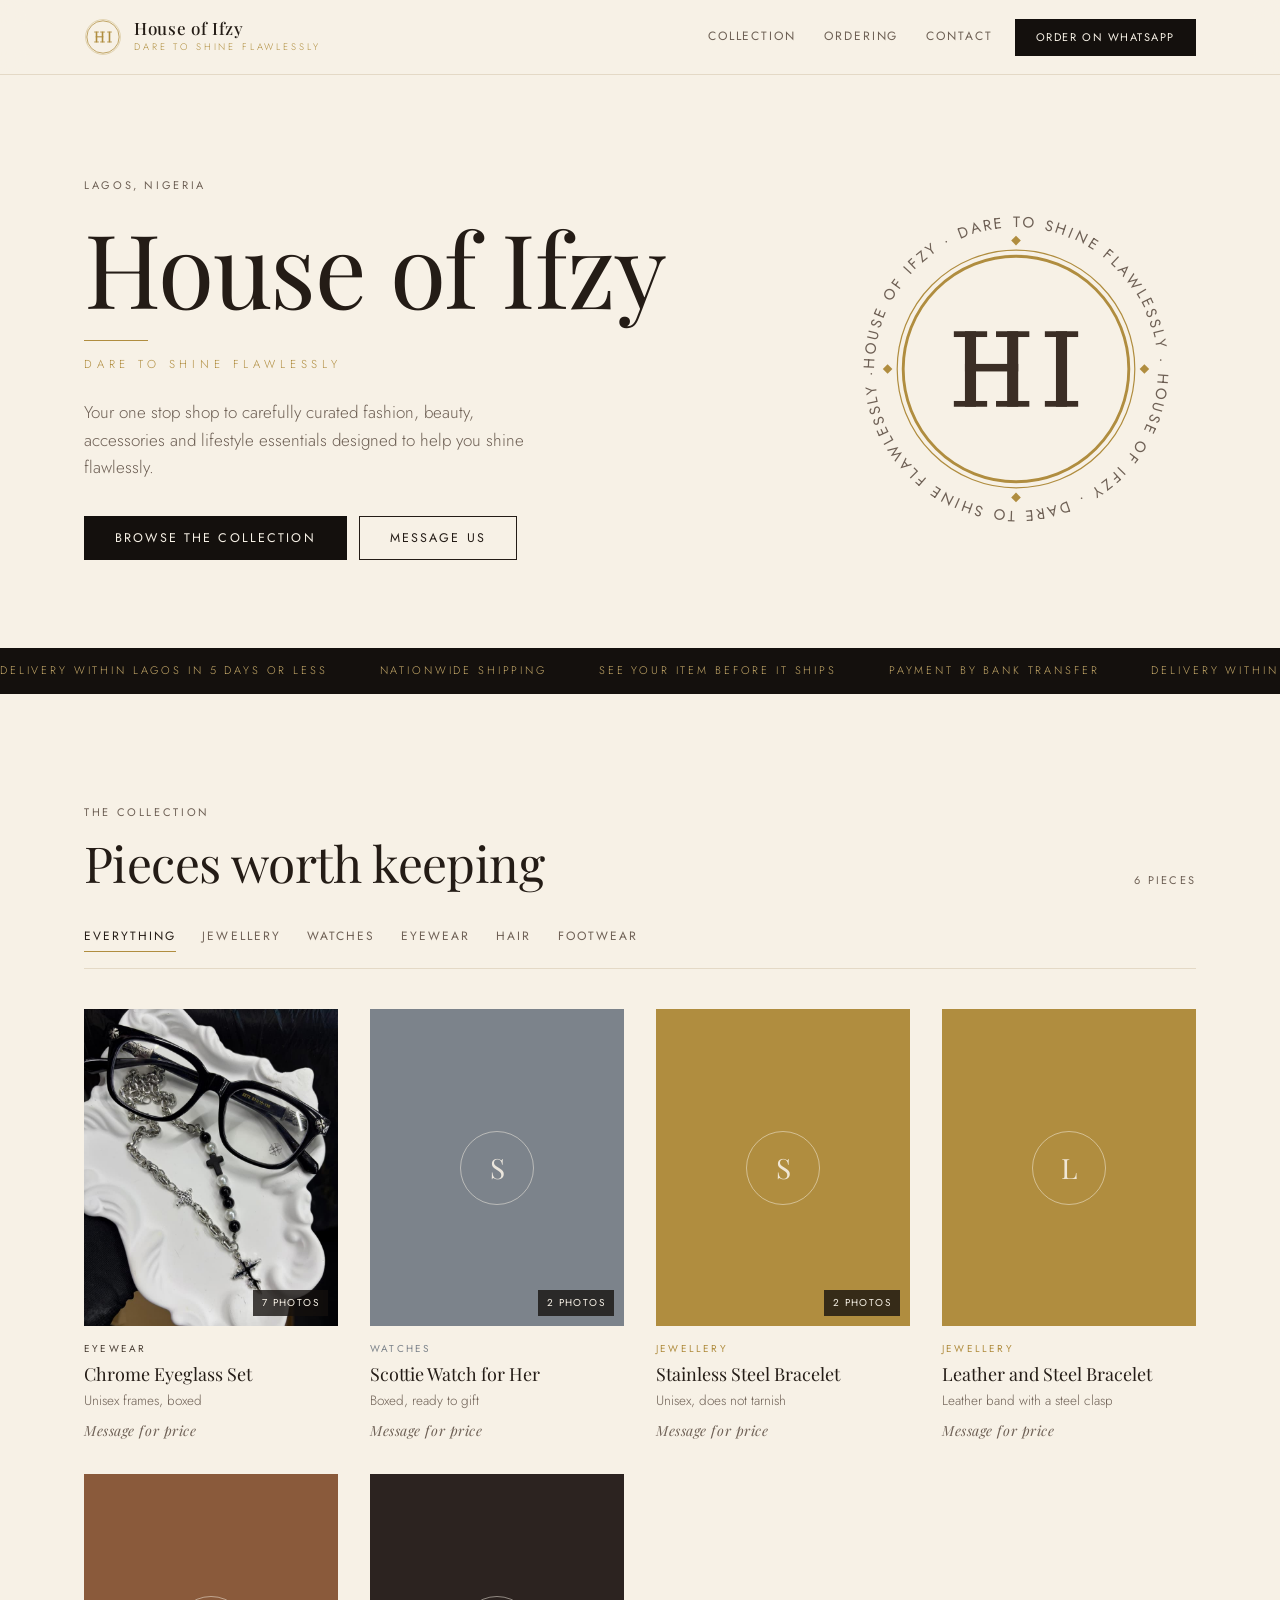
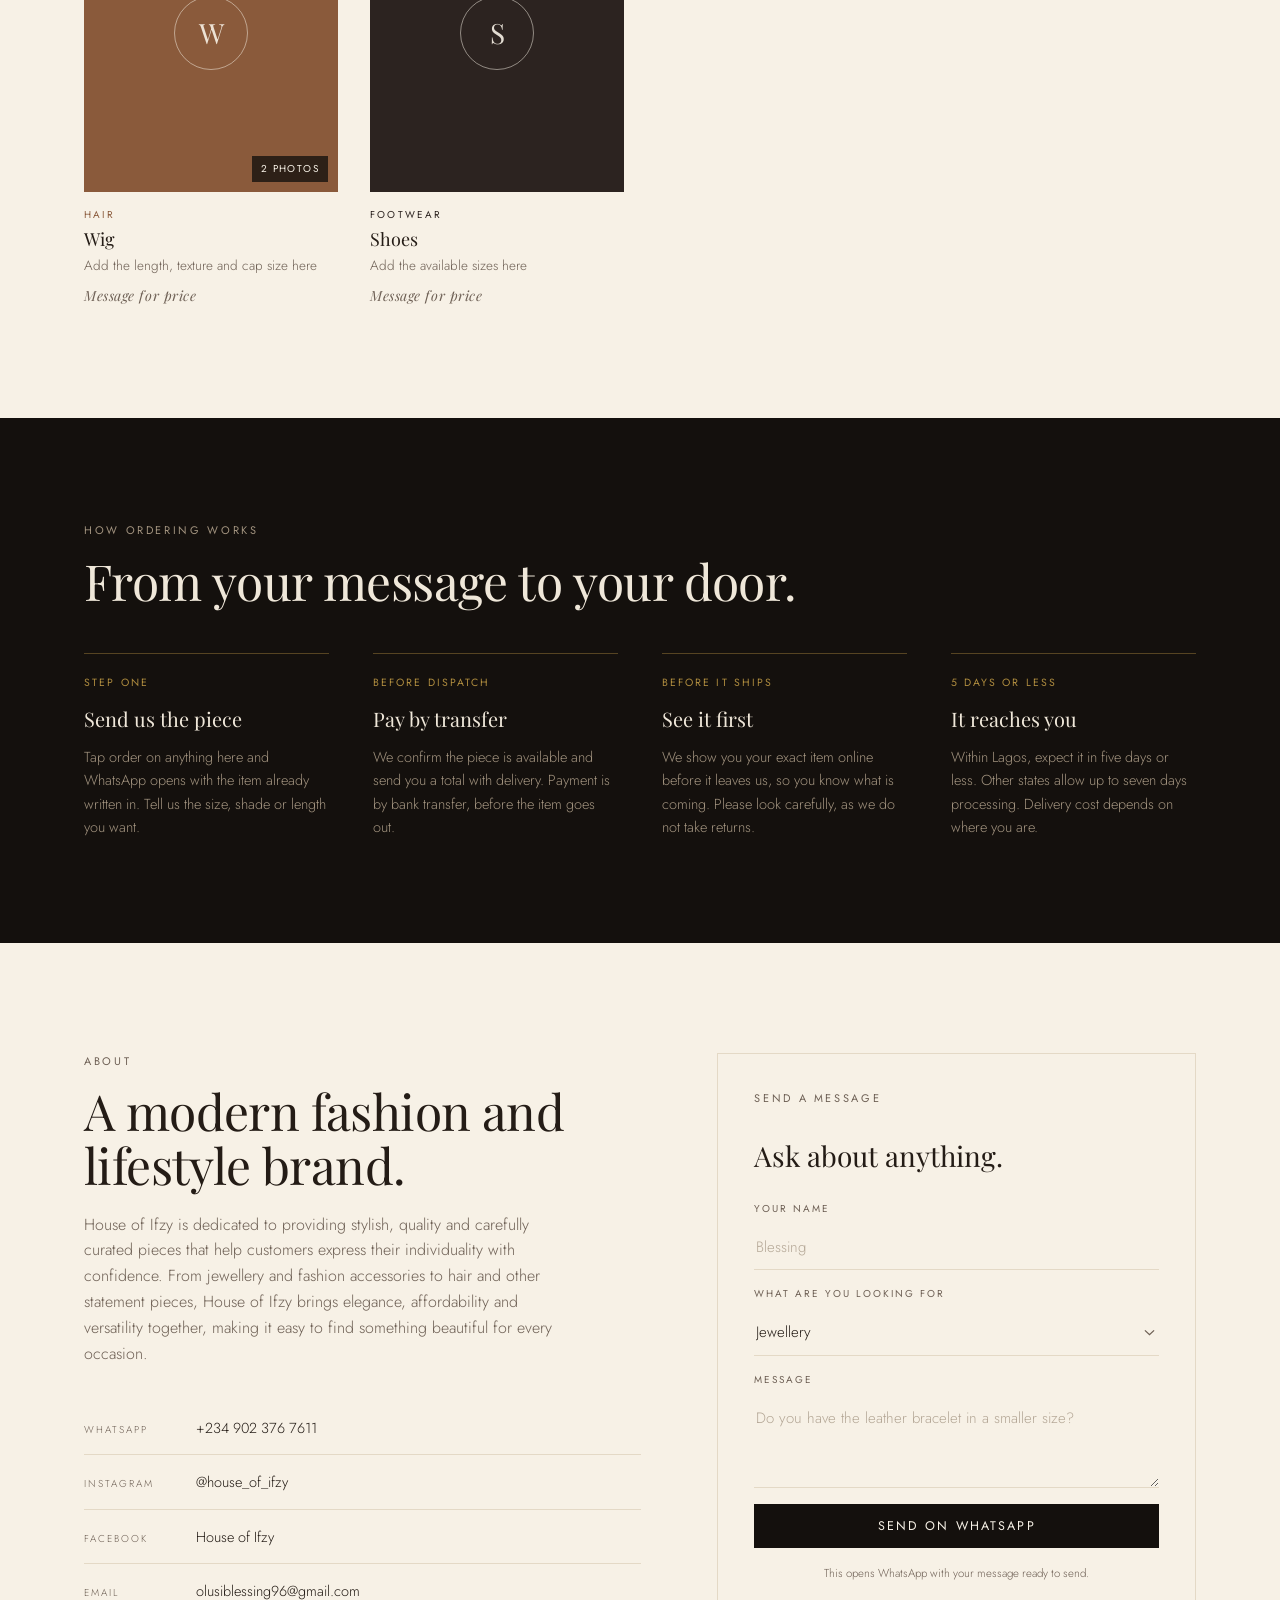
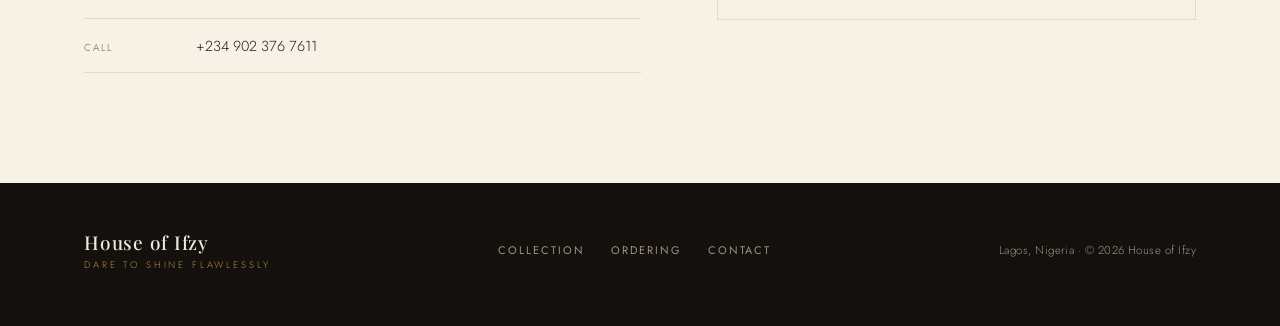
==== house-of-ifzy/index.html @ 9d04c9d0 "attahced imaes in the js files" ====
<!DOCTYPE html>
<html lang="en">
<head>
<meta charset="utf-8">
<meta name="viewport" content="width=device-width, initial-scale=1">
<title>House of Ifzy | Dare to shine flawlessly</title>
<meta name="description" content="Carefully curated fashion, beauty, accessories and lifestyle essentials. Jewellery, watches, eyewear, hair and footwear, delivered from Lagos nationwide.">

<meta property="og:title" content="House of Ifzy">
<meta property="og:description" content="Dare to shine flawlessly. Curated jewellery, watches, eyewear, hair and footwear, from Lagos.">
<meta property="og:type" content="website">

<link rel="icon" href="logo.svg" type="image/svg+xml">

<link rel="preconnect" href="https://fonts.googleapis.com">
<link rel="preconnect" href="https://fonts.gstatic.com" crossorigin>
<link href="https://fonts.googleapis.com/css2?family=Playfair+Display:ital,wght@0,400;0,500;0,600;1,400&family=Jost:wght@300;400;500&display=swap" rel="stylesheet">

<link rel="stylesheet" href="styles.css">
</head>

<body>

<a class="skip" href="#collection">Skip to the collection</a>

<!-- ============================================================ header -->
<header class="masthead">
  <div class="shell masthead-in">

    <a class="brand" href="#top" aria-label="House of Ifzy, home">
      <svg class="brand-seal" viewBox="0 0 120 120" aria-hidden="true" focusable="false">
        <circle cx="60" cy="60" r="55" fill="none" stroke="currentColor" stroke-width="1"/>
        <circle cx="60" cy="60" r="51" fill="none" stroke="currentColor" stroke-width="2.4"/>
        <g fill="currentColor">
          <rect x="37" y="43" width="5" height="34"/>
          <rect x="56" y="43" width="5" height="34"/>
          <rect x="37" y="57.7" width="24" height="3.4"/>
          <rect x="32" y="43" width="15" height="2.6"/>
          <rect x="32" y="74.4" width="15" height="2.6"/>
          <rect x="51" y="43" width="15" height="2.6"/>
          <rect x="51" y="74.4" width="15" height="2.6"/>
          <rect x="78" y="43" width="5" height="34"/>
          <rect x="73" y="43" width="15" height="2.6"/>
          <rect x="73" y="74.4" width="15" height="2.6"/>
        </g>
      </svg>
      <span class="brand-words">
        <span class="brand-name">House of Ifzy</span>
        <span class="brand-line">Dare to shine flawlessly</span>
      </span>
    </a>

    <nav class="masthead-nav" aria-label="Sections">
      <a href="#collection">Collection</a>
      <a href="#ordering">Ordering</a>
      <a href="#contact">Contact</a>
    </nav>

    <a class="btn btn-fill btn-sm" data-wa="Hello House of Ifzy, I would like to place an order.">Order on WhatsApp</a>

  </div>
</header>

<main id="top">

  <!-- ============================================================ hero -->
  <section class="hero">
    <div class="shell hero-in">

      <div class="hero-type">
        <p class="eyebrow reveal">Lagos, Nigeria</p>

        <h1 class="lockup reveal">
          <span class="lockup-name">House of Ifzy</span>
          <span class="lockup-rule" aria-hidden="true"></span>
          <span class="lockup-line">Dare to shine flawlessly</span>
        </h1>

        <p class="hero-copy reveal">
          Your one stop shop to carefully curated fashion, beauty, accessories and
          lifestyle essentials designed to help you shine flawlessly.
        </p>

        <div class="hero-acts reveal">
          <a class="btn btn-fill" href="#collection">Browse the collection</a>
          <a class="btn btn-line" data-wa="Hello House of Ifzy, I have a question.">Message us</a>
        </div>
      </div>

      <!-- the hallmark: the stamp you find inside a ring band or on a watch caseback -->
      <div class="hallmark" aria-hidden="true">
        <svg viewBox="0 0 300 300" class="hallmark-svg">
          <defs>
            <path id="hallmark-ring"
                  d="M 150,150 m -118,0 a 118,118 0 1,1 236,0 a 118,118 0 1,1 -236,0"/>
          </defs>

          <g class="hallmark-spin">
            <text class="hallmark-text" textLength="741" lengthAdjust="spacing">
              <textPath href="#hallmark-ring" startOffset="0">
                HOUSE OF IFZY &#183; DARE TO SHINE FLAWLESSLY &#183; HOUSE OF IFZY &#183; DARE TO SHINE FLAWLESSLY &#183;
              </textPath>
            </text>
          </g>

          <circle cx="150" cy="150" r="99" class="hallmark-ring-thin"/>
          <circle cx="150" cy="150" r="94" class="hallmark-ring-thick"/>

          <g class="hallmark-tick">
            <path d="M150 39 L154 43 L150 47 L146 43 Z"/>
            <path d="M261 150 L257 154 L253 150 L257 146 Z"/>
            <path d="M150 261 L146 257 L150 253 L154 257 Z"/>
            <path d="M39 150 L43 146 L47 150 L43 154 Z"/>
          </g>

          <g class="hallmark-mono" transform="translate(150,150) scale(1.85) translate(-60,-60)">
            <rect x="37" y="43" width="5" height="34"/>
            <rect x="56" y="43" width="5" height="34"/>
            <rect x="37" y="57.7" width="24" height="3.4"/>
            <rect x="32" y="43" width="15" height="2.6"/>
            <rect x="32" y="74.4" width="15" height="2.6"/>
            <rect x="51" y="43" width="15" height="2.6"/>
            <rect x="51" y="74.4" width="15" height="2.6"/>
            <rect x="78" y="43" width="5" height="34"/>
            <rect x="73" y="43" width="15" height="2.6"/>
            <rect x="73" y="74.4" width="15" height="2.6"/>
          </g>
        </svg>
      </div>

    </div>
  </section>

  <!-- ============================================================ strip -->
  <div class="strip">
    <div class="strip-track" id="strip" aria-hidden="true"></div>
  </div>

  <!-- ======================================================= collection -->
  <section class="collection" id="collection">
    <div class="shell">

      <div class="section-head">
        <div>
          <p class="eyebrow">The collection</p>
          <h2>Pieces worth keeping</h2>
        </div>
        <p class="tally" id="tally"></p>
      </div>

      <div class="filters" role="group" aria-label="Filter the collection" id="filters"></div>

      <div class="rack" id="rack">
        <div class="ghost"></div><div class="ghost"></div>
        <div class="ghost"></div><div class="ghost"></div>
      </div>

    </div>
  </section>

  <!-- ========================================================= ordering -->
  <section class="ordering" id="ordering">
    <div class="shell">
      <p class="eyebrow">How ordering works</p>
      <h2>From your message to your door.</h2>

      <ol class="steps">
        <li class="step">
          <span class="step-when">Step one</span>
          <h3>Send us the piece</h3>
          <p>Tap order on anything here and WhatsApp opens with the item already written in. Tell us the size, shade or length you want.</p>
        </li>
        <li class="step">
          <span class="step-when">Before dispatch</span>
          <h3>Pay by transfer</h3>
          <p>We confirm the piece is available and send you a total with delivery. Payment is by bank transfer, before the item goes out.</p>
        </li>
        <li class="step">
          <span class="step-when">Before it ships</span>
          <h3>See it first</h3>
          <p>We show you your exact item online before it leaves us, so you know what is coming. Please look carefully, as we do not take returns.</p>
        </li>
        <li class="step">
          <span class="step-when">5 days or less</span>
          <h3>It reaches you</h3>
          <p>Within Lagos, expect it in five days or less. Other states allow up to seven days processing. Delivery cost depends on where you are.</p>
        </li>
      </ol>
    </div>
  </section>

  <!-- ========================================================== contact -->
  <section class="contact" id="contact">
    <div class="shell contact-in">

      <div class="about">
        <p class="eyebrow">About</p>
        <h2>A modern fashion and lifestyle brand.</h2>
        <p class="about-copy">
          House of Ifzy is dedicated to providing stylish, quality and carefully curated
          pieces that help customers express their individuality with confidence. From
          jewellery and fashion accessories to hair and other statement pieces, House of
          Ifzy brings elegance, affordability and versatility together, making it easy to
          find something beautiful for every occasion.
        </p>

        <nav class="reach" aria-label="Contact details">
          <a data-reach="wa"><span class="reach-k">WhatsApp</span><span data-phone></span></a>
          <a data-reach="ig"><span class="reach-k">Instagram</span><span data-ig></span></a>
          <a data-reach="fb"><span class="reach-k">Facebook</span><span data-fb></span></a>
          <a data-reach="mail"><span class="reach-k">Email</span><span data-mail></span></a>
          <a data-reach="tel"><span class="reach-k">Call</span><span data-phone></span></a>
        </nav>
      </div>

      <form class="enquiry" id="enquiry" novalidate>
        <p class="eyebrow">Send a message</p>
        <h3>Ask about anything.</h3>

        <div class="field">
          <label for="f-name">Your name</label>
          <input id="f-name" type="text" autocomplete="name" placeholder="Blessing" required>
        </div>

        <div class="field">
          <label for="f-cat">What are you looking for</label>
          <select id="f-cat"></select>
        </div>

        <div class="field">
          <label for="f-msg">Message</label>
          <textarea id="f-msg" placeholder="Do you have the leather bracelet in a smaller size?" required></textarea>
        </div>

        <p class="form-error" id="f-error" hidden></p>
        <button class="btn btn-fill btn-block" type="submit">Send on WhatsApp</button>
        <p class="form-note">This opens WhatsApp with your message ready to send.</p>
      </form>

    </div>
  </section>

</main>

<!-- ============================================================ footer -->
<footer class="footer">
  <div class="shell footer-in">
    <div class="footer-brand">
      <span class="brand-name">House of Ifzy</span>
      <span class="brand-line">Dare to shine flawlessly</span>
    </div>

    <nav class="footer-nav" aria-label="Sections">
      <a href="#collection">Collection</a>
      <a href="#ordering">Ordering</a>
      <a href="#contact">Contact</a>
    </nav>

    <p class="footer-fine">
      Lagos, Nigeria <span aria-hidden="true">&#183;</span> &copy; <span id="year"></span> House of Ifzy
    </p>
  </div>
</footer>

<!-- ========================================================== lightbox -->
<dialog class="viewer" id="viewer" aria-label="Product details"></dialog>

<script src="app.js" type="module"></script>
</body>
</html>
---- house-of-ifzy/styles.css ----
/* ============================================================
   HOUSE OF IFZY
   Palette is drawn from the goods themselves: cream and sand for
   the surfaces, cocoa and noir for depth, gold for the hallmark.
   Each category carries the tone of its own material.
   ============================================================ */

:root {
  /* surfaces */
  --noir: #14100d;
  --cocoa: #3b2e25;
  --cream: #f7f1e6;
  --sand: #e4d9c6;

  /* accents */
  --gold: #b08d3f;
  --gold-soft: #c9ac6b;
  --steel: #8a8f96;

  /* text */
  --ink: #241c16;
  --ink-soft: #6e6055;
  --on-noir: #efe7d9;
  --on-noir-soft: #a2937f;

  --display: "Playfair Display", Georgia, "Times New Roman", serif;
  --body: "Jost", system-ui, -apple-system, "Segoe UI", sans-serif;

  --gutter: clamp(20px, 5vw, 80px);
  --ease: 340ms cubic-bezier(0.22, 0.61, 0.36, 1);
  --quick: 180ms ease;
}

/* category material tones */
[data-cat="jewellery"] {
  --tone: #b08d3f;
} /* gold */
[data-cat="watches"] {
  --tone: #7c838b;
} /* brushed steel */
[data-cat="eyewear"] {
  --tone: #4a3f35;
} /* tortoiseshell */
[data-cat="hair"] {
  --tone: #8a5a3b;
} /* cognac */
[data-cat="footwear"] {
  --tone: #2c2320;
} /* dark leather */

*,
*::before,
*::after {
  box-sizing: border-box;
}
html {
  -webkit-text-size-adjust: 100%;
  scroll-behavior: smooth;
}

body {
  margin: 0;
  background: var(--cream);
  color: var(--ink);
  font-family: var(--body);
  font-weight: 400;
  font-size: 16px;
  line-height: 1.62;
  overflow-x: hidden;
  -webkit-font-smoothing: antialiased;
}

img {
  display: block;
  max-width: 100%;
}
button,
input,
select,
textarea {
  font: inherit;
  color: inherit;
}
button {
  background: none;
  border: 0;
  cursor: pointer;
}
a {
  color: inherit;
  text-decoration: none;
}
ol,
ul {
  margin: 0;
  padding: 0;
  list-style: none;
}
h1,
h2,
h3,
p {
  margin: 0;
}

:focus-visible {
  outline: 2px solid var(--gold);
  outline-offset: 3px;
  border-radius: 2px;
}

.shell {
  width: 100%;
  max-width: 1240px;
  margin-inline: auto;
  padding-inline: var(--gutter);
}

.skip {
  position: absolute;
  left: -9999px;
  top: 0;
  z-index: 200;
  background: var(--noir);
  color: var(--on-noir);
  padding: 12px 20px;
}
.skip:focus {
  left: 12px;
  top: 12px;
}

/* ---------------------------------------------------- shared type */

.eyebrow {
  font-size: 11px;
  font-weight: 400;
  letter-spacing: 0.24em;
  text-transform: uppercase;
  color: var(--ink-soft);
}

h2 {
  font-family: var(--display);
  font-weight: 400;
  font-size: clamp(1.85rem, 4.4vw, 3.1rem);
  line-height: 1.08;
  letter-spacing: -0.012em;
  margin-top: 14px;
}

.brand-name {
  font-family: var(--display);
  font-weight: 500;
  letter-spacing: 0.04em;
}
.brand-line {
  display: block;
  font-size: 9.5px;
  font-weight: 300;
  letter-spacing: 0.3em;
  text-transform: uppercase;
  color: var(--gold);
}

/* ------------------------------------------------------- buttons */

.btn {
  display: inline-flex;
  align-items: center;
  justify-content: center;
  gap: 9px;
  padding: 15px 30px;
  font-size: 12.5px;
  font-weight: 400;
  letter-spacing: 0.17em;
  text-transform: uppercase;
  line-height: 1;
  cursor: pointer;
  border: 1px solid transparent;
  transition:
    background var(--quick),
    color var(--quick),
    border-color var(--quick);
}
.btn-fill {
  background: var(--noir);
  color: var(--cream);
}
.btn-fill:hover {
  background: var(--gold);
  color: var(--noir);
}
.btn-line {
  border-color: var(--ink);
  color: var(--ink);
}
.btn-line:hover {
  background: var(--ink);
  color: var(--cream);
}
.btn-sm {
  padding: 12px 20px;
  font-size: 11px;
  letter-spacing: 0.14em;
}
.btn-block {
  width: 100%;
}
.btn[disabled] {
  opacity: 0.42;
  pointer-events: none;
}

/* on dark backgrounds */
.ordering .btn-fill,
.viewer .btn-fill {
  background: var(--gold);
  color: var(--noir);
}
.ordering .btn-fill:hover,
.viewer .btn-fill:hover {
  background: var(--on-noir);
}

/* ======================================================== masthead */

.masthead {
  position: sticky;
  top: 0;
  z-index: 80;
  background: rgba(247, 241, 230, 0.93);
  backdrop-filter: blur(12px);
  border-bottom: 1px solid var(--sand);
}
.masthead-in {
  display: flex;
  align-items: center;
  gap: 22px;
  min-height: 74px;
  padding-block: 10px;
}

.brand {
  display: flex;
  align-items: center;
  gap: 12px;
  margin-right: auto;
}
.brand-seal {
  width: 38px;
  height: 38px;
  color: var(--gold);
  flex: none;
}
.brand-words {
  display: flex;
  flex-direction: column;
  gap: 2px;
}
.brand .brand-name {
  font-size: 17px;
  line-height: 1.1;
}

.masthead-nav {
  display: flex;
  gap: 28px;
}
.masthead-nav a {
  font-size: 12px;
  letter-spacing: 0.16em;
  text-transform: uppercase;
  color: var(--ink-soft);
  padding-block: 4px;
  border-bottom: 1px solid transparent;
  transition:
    color var(--quick),
    border-color var(--quick);
}
.masthead-nav a:hover {
  color: var(--ink);
  border-color: var(--gold);
}

/* ============================================================ hero */

.hero {
  padding-block: clamp(48px, 8vw, 104px) clamp(44px, 7vw, 88px);
}

.hero-in {
  display: grid;
  grid-template-columns: minmax(0, 1.05fr) auto;
  gap: clamp(32px, 6vw, 80px);
  align-items: center;
}

.hero-type {
  min-width: 0;
}

.lockup {
  margin: 22px 0 0;
  font-weight: 400;
}
.lockup-name {
  display: block;
  font-family: var(--display);
  font-weight: 400;
  font-size: clamp(2.9rem, 9.6vw, 6.4rem);
  line-height: 0.98;
  letter-spacing: -0.015em;
}
.lockup-rule {
  display: block;
  width: 64px;
  height: 1px;
  background: var(--gold);
  margin: 22px 0 14px;
}
.lockup-line {
  display: block;
  font-family: var(--body);
  font-size: clamp(10px, 1.5vw, 11.5px);
  font-weight: 300;
  letter-spacing: 0.42em;
  text-transform: uppercase;
  color: var(--gold);
}

.hero-copy {
  max-width: 46ch;
  margin-top: 26px;
  color: var(--ink-soft);
  font-size: clamp(15px, 1.7vw, 17px);
  font-weight: 300;
}

.hero-acts {
  display: flex;
  flex-wrap: wrap;
  gap: 12px;
  margin-top: 34px;
}

/* the hallmark seal */
.hallmark {
  justify-self: center;
}
.hallmark-svg {
  width: clamp(230px, 30vw, 360px);
  height: auto;
  display: block;
}
.hallmark-text {
  font-family: var(--body);
  font-size: 12.5px;
  font-weight: 400;
  letter-spacing: 0.1em;
  fill: var(--ink-soft);
}
.hallmark-spin {
  transform-box: fill-box;
  transform-origin: center;
  animation: turn 46s linear infinite;
}
@keyframes turn {
  to {
    transform: rotate(360deg);
  }
}

.hallmark-ring-thin {
  fill: none;
  stroke: var(--gold);
  stroke-width: 1;
}
.hallmark-ring-thick {
  fill: none;
  stroke: var(--gold);
  stroke-width: 2.4;
}
.hallmark-tick {
  fill: var(--gold);
}
.hallmark-mono {
  fill: var(--cocoa);
}

/* =========================================================== strip */

.strip {
  background: var(--noir);
  color: var(--gold-soft);
  padding-block: 14px;
  overflow: hidden;
}
.strip-track {
  display: flex;
  gap: 52px;
  width: max-content;
  animation: drift 40s linear infinite;
  font-size: 11px;
  font-weight: 300;
  letter-spacing: 0.26em;
  text-transform: uppercase;
  white-space: nowrap;
}
@keyframes drift {
  to {
    transform: translateX(-50%);
  }
}

/* ====================================================== collection */

.collection {
  padding-block: clamp(56px, 9vw, 110px);
}

.section-head {
  display: flex;
  justify-content: space-between;
  align-items: flex-end;
  gap: 20px;
  flex-wrap: wrap;
}
.tally {
  font-size: 11px;
  letter-spacing: 0.2em;
  text-transform: uppercase;
  color: var(--ink-soft);
}

.filters {
  display: flex;
  flex-wrap: wrap;
  gap: 26px;
  margin-block: 34px 40px;
  padding-bottom: 16px;
  border-bottom: 1px solid var(--sand);
}
.chip {
  padding: 4px 0;
  font-size: 12px;
  letter-spacing: 0.17em;
  text-transform: uppercase;
  color: var(--ink-soft);
  border-bottom: 1px solid transparent;
  transition:
    color var(--quick),
    border-color var(--quick);
}
.chip:hover {
  color: var(--ink);
}
.chip[aria-pressed="true"] {
  color: var(--ink);
  border-bottom-color: var(--tone, var(--gold));
}

.rack {
  display: grid;
  grid-template-columns: repeat(auto-fill, minmax(232px, 1fr));
  gap: clamp(16px, 2.6vw, 32px);
}

.piece {
  position: relative;
  display: flex;
  flex-direction: column;
}

/* sits over the whole card so the card is clickable and keyboard reachable
   without wrapping a heading in a button */
.piece-open {
  position: absolute;
  inset: 0;
  width: 100%;
  cursor: pointer;
}
.piece-open:focus-visible {
  outline-offset: 4px;
}
.piece-shot {
  position: relative;
  aspect-ratio: 4/5;
  overflow: hidden;
  background: var(--sand);
}
.piece-shot img {
  position: relative;
  z-index: 1;
  width: 100%;
  height: 100%;
  object-fit: cover;
  transition: transform 700ms cubic-bezier(0.22, 0.61, 0.36, 1);
}
.piece:hover .piece-shot img {
  transform: scale(1.045);
}

/* the fallback tile carries the brand mark instead of a broken frame */
.piece-blank {
  position: absolute;
  inset: 0;
  display: grid;
  place-items: center;
  background: var(--tone, var(--cocoa));
}
.piece-blank span {
  display: grid;
  place-items: center;
  width: 74px;
  height: 74px;
  border: 1px solid rgba(247, 241, 230, 0.5);
  border-radius: 50%;
  font-family: var(--display);
  font-size: 28px;
  color: rgba(247, 241, 230, 0.9);
}

.piece-count {
  position: absolute;
  z-index: 2;
  right: 10px;
  bottom: 10px;
  background: rgba(20, 16, 13, 0.78);
  color: var(--cream);
  font-size: 10px;
  letter-spacing: 0.14em;
  text-transform: uppercase;
  padding: 5px 9px;
}
.piece-gone {
  position: absolute;
  z-index: 2;
  inset: 0;
  display: grid;
  place-items: center;
  background: rgba(20, 16, 13, 0.62);
  color: var(--cream);
  font-size: 11px;
  letter-spacing: 0.24em;
  text-transform: uppercase;
}

.piece-body {
  padding-top: 15px;
  display: flex;
  flex-direction: column;
  gap: 5px;
}
.piece-cat {
  font-size: 10px;
  letter-spacing: 0.22em;
  text-transform: uppercase;
  color: var(--tone, var(--gold));
}
.piece-name {
  font-family: var(--display);
  font-size: 18px;
  font-weight: 400;
  line-height: 1.24;
}
.piece-note {
  font-size: 13.5px;
  font-weight: 300;
  color: var(--ink-soft);
}
.piece-price {
  margin-top: 3px;
  font-size: 14px;
  letter-spacing: 0.04em;
}
.piece-price.ask {
  color: var(--ink-soft);
  font-style: italic;
  font-family: var(--display);
}

.ghost {
  aspect-ratio: 4/5.6;
  background: var(--sand);
  animation: fade 1.5s ease-in-out infinite;
}
@keyframes fade {
  50% {
    opacity: 0.5;
  }
}

.blank-state {
  grid-column: 1/-1;
  padding: 52px 0;
  text-align: center;
  color: var(--ink-soft);
  font-weight: 300;
}

/* ======================================================== ordering */

.ordering {
  background: var(--noir);
  color: var(--on-noir);
  padding-block: clamp(56px, 9vw, 104px);
}
.ordering .eyebrow {
  color: var(--on-noir-soft);
}
.ordering h2 {
  color: var(--on-noir);
}

.steps {
  display: grid;
  grid-template-columns: repeat(auto-fit, minmax(224px, 1fr));
  gap: clamp(26px, 3.4vw, 44px);
  margin-top: 46px;
}
.step {
  padding-top: 20px;
  border-top: 1px solid rgba(176, 141, 63, 0.42);
}
/* the marker carries her real timing, not a decorative number */
.step-when {
  display: block;
  font-size: 10.5px;
  letter-spacing: 0.2em;
  text-transform: uppercase;
  color: var(--gold);
  margin-bottom: 12px;
}
.step h3 {
  font-family: var(--display);
  font-weight: 400;
  font-size: 20px;
  margin-bottom: 9px;
}
.step p {
  font-size: 14.5px;
  font-weight: 300;
  color: var(--on-noir-soft);
}

/* ========================================================= contact */

.contact {
  padding-block: clamp(56px, 9vw, 110px);
}
.contact-in {
  display: grid;
  grid-template-columns: minmax(0, 1fr) minmax(0, 0.86fr);
  gap: clamp(34px, 6vw, 84px);
  align-items: start;
}

.about {
  min-width: 0;
}

.about-copy {
  margin-top: 20px;
  max-width: 52ch;
  color: var(--ink-soft);
  font-weight: 300;
}

.reach {
  display: flex;
  flex-direction: column;
  margin-top: 34px;
}
.reach a {
  display: flex;
  align-items: baseline;
  gap: 16px;
  padding-block: 15px;
  border-bottom: 1px solid var(--sand);
  font-size: 14.5px;
  font-weight: 300;
  word-break: break-word;
  transition:
    color var(--quick),
    padding-left var(--quick);
}
.reach a:hover {
  color: var(--gold);
  padding-left: 6px;
}
.reach-k {
  flex: none;
  width: 96px;
  font-size: 10px;
  letter-spacing: 0.2em;
  text-transform: uppercase;
  color: var(--ink-soft);
}

.enquiry {
  background: var(--cream);
  border: 1px solid var(--sand);
  padding: clamp(22px, 3.4vw, 36px);
  display: flex;
  flex-direction: column;
  gap: 16px;
}
.enquiry h3 {
  font-family: var(--display);
  font-weight: 400;
  font-size: clamp(1.3rem, 2.6vw, 1.75rem);
  margin-top: 10px;
  margin-bottom: 6px;
}

.field {
  display: flex;
  flex-direction: column;
  gap: 8px;
}
.field label {
  font-size: 10px;
  letter-spacing: 0.2em;
  text-transform: uppercase;
  color: var(--ink-soft);
}
.field input,
.field select,
.field textarea {
  width: 100%;
  background: transparent;
  border: 0;
  border-bottom: 1px solid var(--sand);
  border-radius: 0;
  padding: 10px 2px;
  font-size: 15px;
  font-weight: 300;
  transition: border-color var(--quick);
}
.field select {
  cursor: pointer;
  appearance: none;
  -webkit-appearance: none;
  padding-right: 26px;
  background-image: url("data:image/svg+xml,%3Csvg xmlns='http://www.w3.org/2000/svg' viewBox='0 0 12 8'%3E%3Cpath d='M1 1.5 6 6.5 11 1.5' fill='none' stroke='%236E6055' stroke-width='1.4'/%3E%3C/svg%3E");
  background-repeat: no-repeat;
  background-position: right 4px center;
  background-size: 11px;
}
.field textarea {
  resize: vertical;
  min-height: 92px;
}
.field input:focus,
.field select:focus,
.field textarea:focus {
  outline: none;
  border-bottom-color: var(--gold);
}
.field input::placeholder,
.field textarea::placeholder {
  color: #b4a796;
}

.form-error {
  font-size: 13px;
  color: #a33a2a;
}
.form-note {
  font-size: 11.5px;
  font-weight: 300;
  color: var(--ink-soft);
  text-align: center;
}

/* ========================================================== footer */

.footer {
  background: var(--noir);
  color: var(--on-noir);
  padding-block: 44px 52px;
}
.footer-in {
  display: flex;
  flex-wrap: wrap;
  gap: 26px;
  align-items: center;
  justify-content: space-between;
}
.footer-brand .brand-name {
  font-size: 19px;
}
.footer-nav {
  display: flex;
  gap: 26px;
}
.footer-nav a {
  font-size: 11px;
  letter-spacing: 0.18em;
  text-transform: uppercase;
  color: var(--on-noir-soft);
  transition: color var(--quick);
}
.footer-nav a:hover {
  color: var(--gold);
}
.footer-fine {
  font-size: 11.5px;
  font-weight: 300;
  color: var(--on-noir-soft);
  letter-spacing: 0.04em;
}

/* ======================================================== lightbox */

.viewer {
  width: min(1000px, 94vw);
  max-height: 92vh;
  padding: 0;
  border: 0;
  background: var(--cream);
  color: var(--ink);
  overflow: hidden;
}
.viewer::backdrop {
  background: rgba(20, 16, 13, 0.82);
  backdrop-filter: blur(3px);
}

.viewer-in {
  display: grid;
  grid-template-columns: minmax(0, 1.06fr) minmax(0, 1fr);
  max-height: 92vh;
}

.viewer-media {
  position: relative;
  background: var(--sand);
  display: flex;
  flex-direction: column;
}
.viewer-stage {
  position: relative;
  flex: 1;
  min-height: 0;
  aspect-ratio: 1/1;
  overflow: hidden;
}
.viewer-stage img {
  position: relative;
  z-index: 1;
  width: 100%;
  height: 100%;
  object-fit: cover;
}

.viewer-arrow {
  position: absolute;
  z-index: 2;
  top: 50%;
  transform: translateY(-50%);
  width: 42px;
  height: 42px;
  display: grid;
  place-items: center;
  background: rgba(247, 241, 230, 0.9);
  color: var(--ink);
  font-size: 19px;
  line-height: 1;
  transition: background var(--quick);
}
.viewer-arrow:hover {
  background: var(--gold);
}
.viewer-arrow.prev {
  left: 12px;
}
.viewer-arrow.next {
  right: 12px;
}

.viewer-thumbs {
  display: flex;
  gap: 8px;
  padding: 10px;
  overflow-x: auto;
  background: var(--cream);
}
.viewer-thumbs button {
  flex: none;
  width: 56px;
  height: 56px;
  overflow: hidden;
  border: 1px solid transparent;
  opacity: 0.55;
  transition:
    opacity var(--quick),
    border-color var(--quick);
}
.viewer-thumbs button img {
  width: 100%;
  height: 100%;
  object-fit: cover;
}
.viewer-thumbs button[aria-current="true"] {
  opacity: 1;
  border-color: var(--gold);
}

.viewer-body {
  padding: clamp(22px, 3vw, 40px);
  display: flex;
  flex-direction: column;
  gap: 12px;
  overflow-y: auto;
}
.viewer-cat {
  font-size: 10px;
  letter-spacing: 0.22em;
  text-transform: uppercase;
  color: var(--tone, var(--gold));
}
.viewer-body h2 {
  margin-top: 4px;
  font-size: clamp(1.5rem, 3vw, 2.1rem);
}
.viewer-price {
  font-size: 16px;
  letter-spacing: 0.04em;
}
.viewer-price.ask {
  font-family: var(--display);
  font-style: italic;
  color: var(--ink-soft);
}
.viewer-desc {
  font-size: 14.5px;
  font-weight: 300;
  color: var(--ink-soft);
  white-space: pre-wrap;
}
.viewer-acts {
  display: flex;
  flex-direction: column;
  gap: 10px;
  margin-top: auto;
  padding-top: 16px;
}

.viewer-close {
  position: absolute;
  top: 12px;
  right: 12px;
  z-index: 3;
  width: 38px;
  height: 38px;
  display: grid;
  place-items: center;
  background: var(--cream);
  font-size: 20px;
  line-height: 1;
  transition:
    background var(--quick),
    color var(--quick);
}
.viewer-close:hover {
  background: var(--noir);
  color: var(--cream);
}

/* ========================================================= reveal */

.reveal {
  opacity: 0;
  transform: translateY(16px);
  animation: rise 780ms cubic-bezier(0.22, 0.61, 0.36, 1) forwards;
}
.reveal:nth-child(2) {
  animation-delay: 90ms;
}
.reveal:nth-child(3) {
  animation-delay: 180ms;
}
.reveal:nth-child(4) {
  animation-delay: 270ms;
}
@keyframes rise {
  to {
    opacity: 1;
    transform: none;
  }
}

/* ==================================================== responsive */

@media (max-width: 1000px) {
  .hero-in {
    grid-template-columns: 1fr;
    justify-items: start;
    gap: 44px;
  }
  .hallmark {
    justify-self: center;
  }
  .contact-in {
    grid-template-columns: 1fr;
  }
}

@media (max-width: 820px) {
  .masthead-nav {
    display: none;
  }
  .viewer-in {
    grid-template-columns: 1fr;
    overflow-y: auto;
  }
  .viewer-stage {
    aspect-ratio: 4/3;
  }
  .viewer-body {
    overflow: visible;
  }
}

@media (max-width: 600px) {
  .masthead-in {
    min-height: 66px;
    gap: 12px;
  }
  .brand-seal {
    width: 32px;
    height: 32px;
  }
  .brand .brand-name {
    font-size: 15px;
  }
  .brand-line {
    font-size: 8px;
    letter-spacing: 0.24em;
  }

  .rack {
    grid-template-columns: repeat(auto-fill, minmax(148px, 1fr));
    gap: 14px;
  }
  .piece-name {
    font-size: 15.5px;
  }
  .piece-note {
    font-size: 12.5px;
  }
  .piece-blank span {
    width: 56px;
    height: 56px;
    font-size: 21px;
  }

  .filters {
    gap: 18px;
  }
  .hero-acts .btn {
    flex: 1;
    min-width: 150px;
  }
  .reach-k {
    width: 78px;
  }
  .footer-in {
    flex-direction: column;
    align-items: flex-start;
    gap: 20px;
  }
}

@media (max-width: 400px) {
  .lockup-name {
    font-size: 2.55rem;
  }
  .btn {
    padding: 14px 22px;
    letter-spacing: 0.13em;
  }
}

/* ================================================ reduced motion */

@media (prefers-reduced-motion: reduce) {
  html {
    scroll-behavior: auto;
  }
  *,
  *::before,
  *::after {
    animation-duration: 0.01ms !important;
    animation-iteration-count: 1 !important;
    transition-duration: 0.01ms !important;
  }
  .reveal {
    opacity: 1;
    transform: none;
  }
  .strip-track {
    animation: none;
  }
}
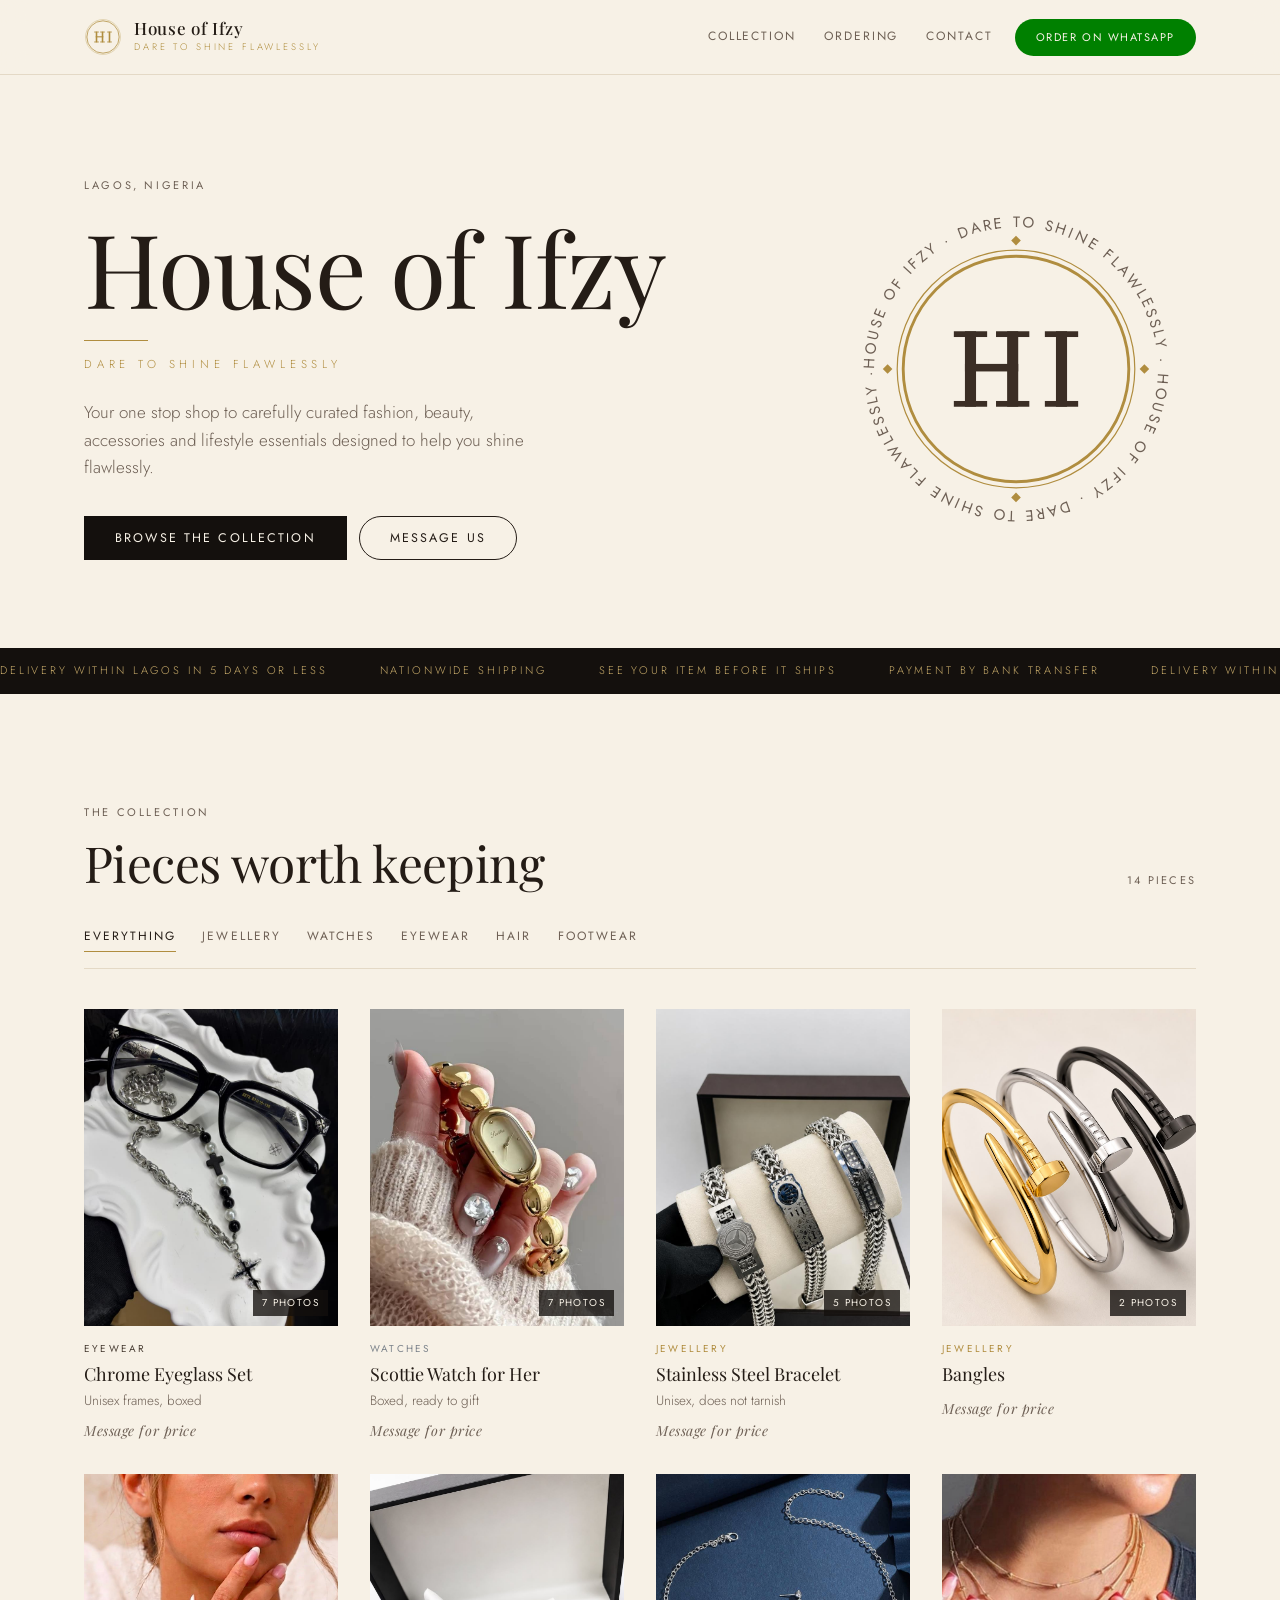
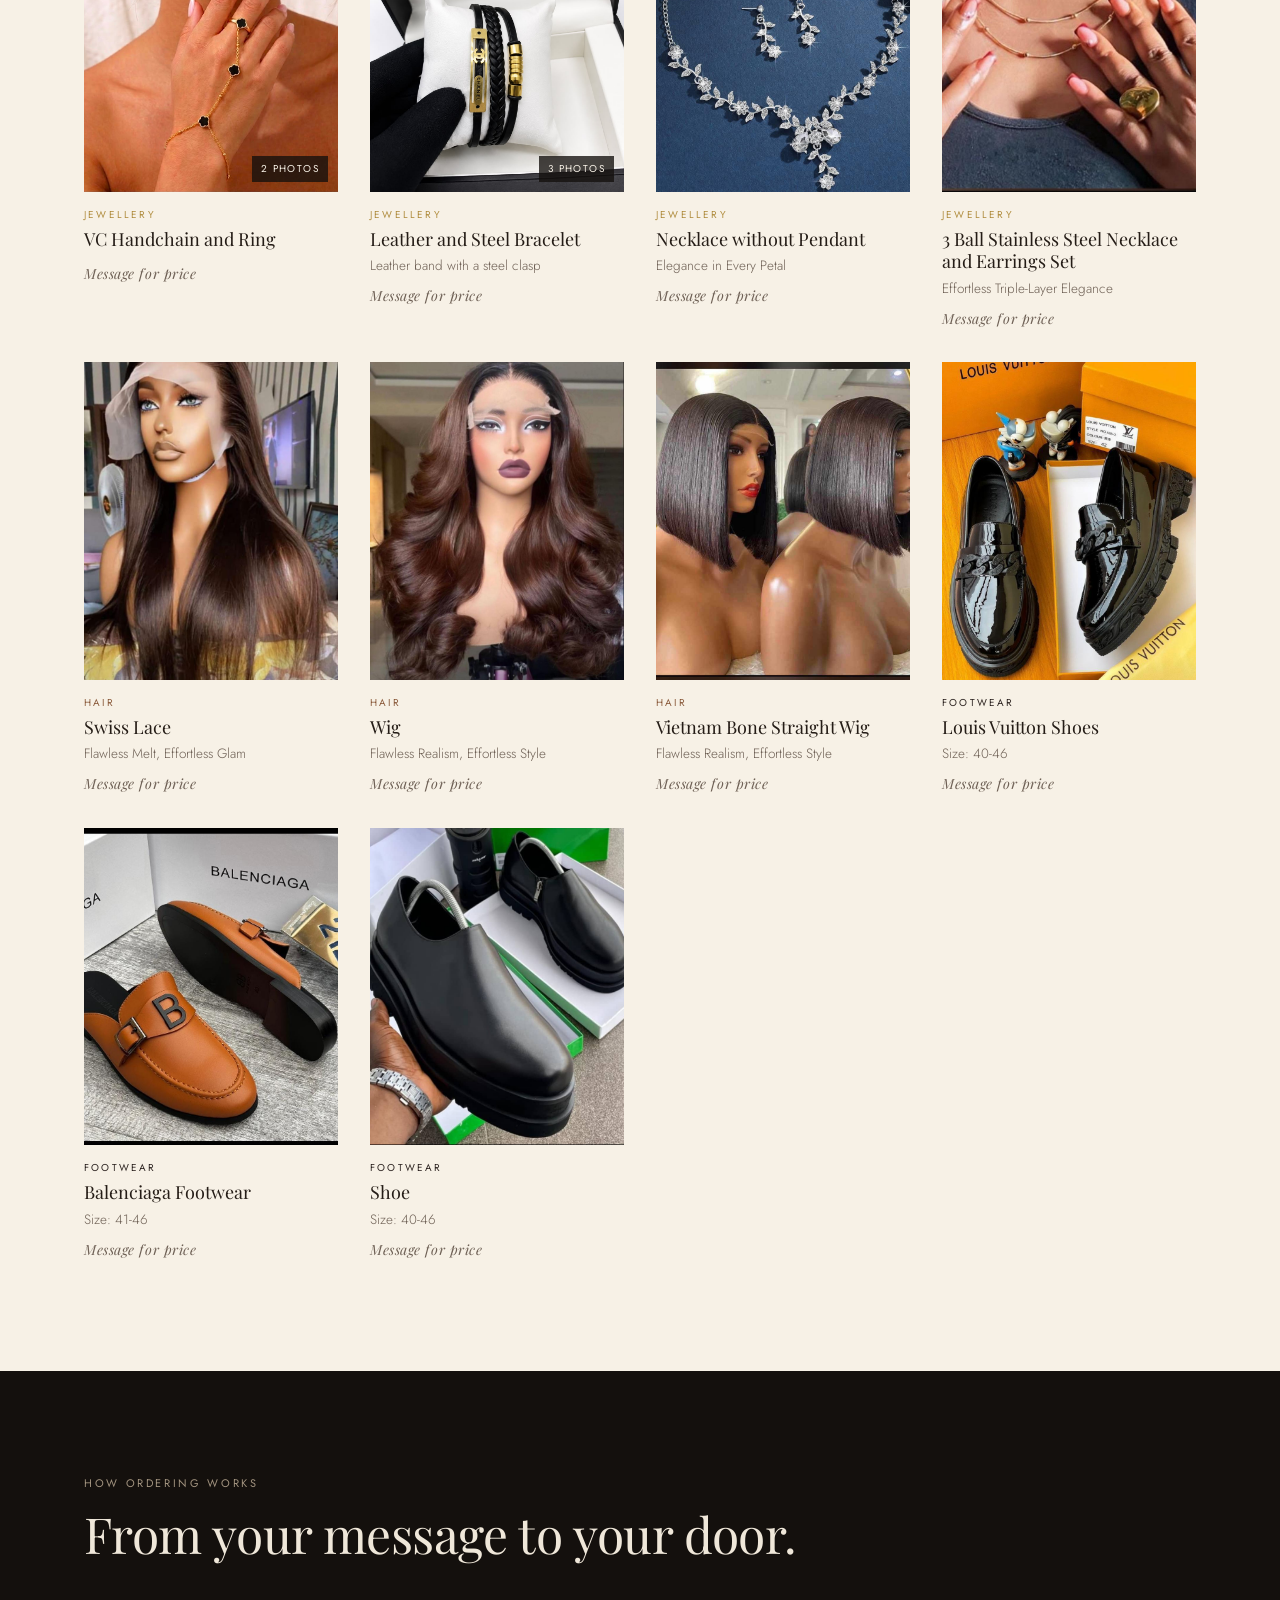
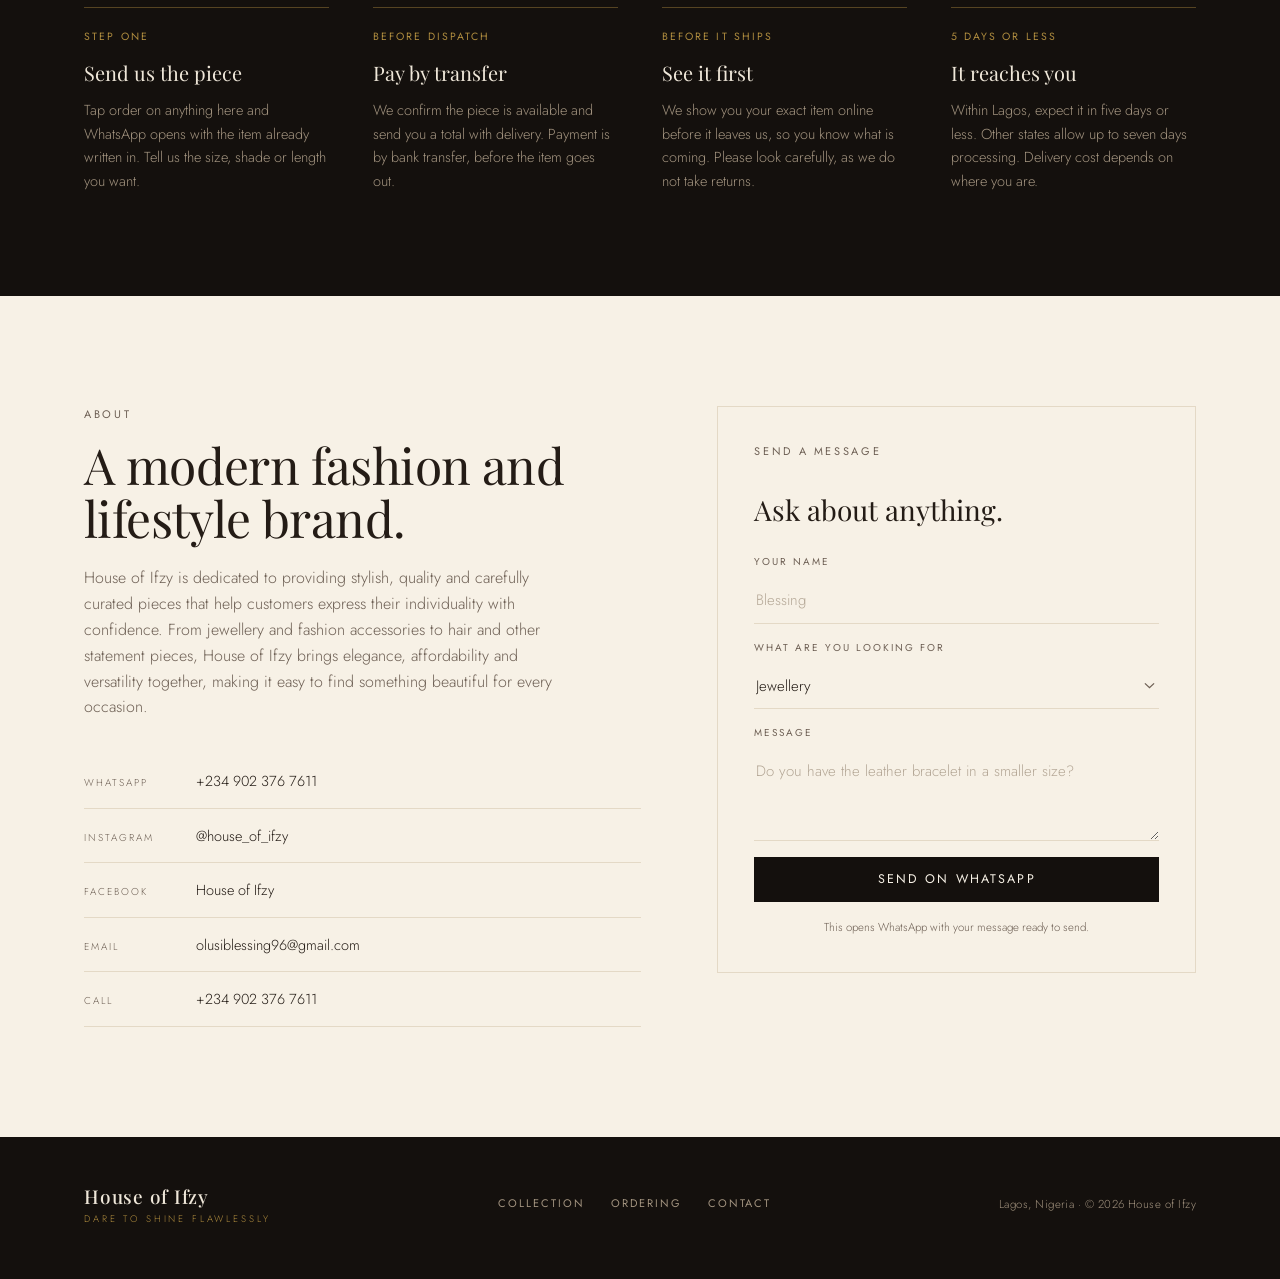
==== commit 1fd640ec: "rounding up" ====
--- a/house-of-ifzy/index.html
+++ b/house-of-ifzy/index.html
@@ -1,270 +1,354 @@
-<!DOCTYPE html>
+<!doctype html>
 <html lang="en">
-<head>
-<meta charset="utf-8">
-<meta name="viewport" content="width=device-width, initial-scale=1">
-<title>House of Ifzy | Dare to shine flawlessly</title>
-<meta name="description" content="Carefully curated fashion, beauty, accessories and lifestyle essentials. Jewellery, watches, eyewear, hair and footwear, delivered from Lagos nationwide.">
-
-<meta property="og:title" content="House of Ifzy">
-<meta property="og:description" content="Dare to shine flawlessly. Curated jewellery, watches, eyewear, hair and footwear, from Lagos.">
-<meta property="og:type" content="website">
-
-<link rel="icon" href="logo.svg" type="image/svg+xml">
-
-<link rel="preconnect" href="https://fonts.googleapis.com">
-<link rel="preconnect" href="https://fonts.gstatic.com" crossorigin>
-<link href="https://fonts.googleapis.com/css2?family=Playfair+Display:ital,wght@0,400;0,500;0,600;1,400&family=Jost:wght@300;400;500&display=swap" rel="stylesheet">
-
-<link rel="stylesheet" href="styles.css">
-</head>
-
-<body>
-
-<a class="skip" href="#collection">Skip to the collection</a>
-
-<!-- ============================================================ header -->
-<header class="masthead">
-  <div class="shell masthead-in">
-
-    <a class="brand" href="#top" aria-label="House of Ifzy, home">
-      <svg class="brand-seal" viewBox="0 0 120 120" aria-hidden="true" focusable="false">
-        <circle cx="60" cy="60" r="55" fill="none" stroke="currentColor" stroke-width="1"/>
-        <circle cx="60" cy="60" r="51" fill="none" stroke="currentColor" stroke-width="2.4"/>
-        <g fill="currentColor">
-          <rect x="37" y="43" width="5" height="34"/>
-          <rect x="56" y="43" width="5" height="34"/>
-          <rect x="37" y="57.7" width="24" height="3.4"/>
-          <rect x="32" y="43" width="15" height="2.6"/>
-          <rect x="32" y="74.4" width="15" height="2.6"/>
-          <rect x="51" y="43" width="15" height="2.6"/>
-          <rect x="51" y="74.4" width="15" height="2.6"/>
-          <rect x="78" y="43" width="5" height="34"/>
-          <rect x="73" y="43" width="15" height="2.6"/>
-          <rect x="73" y="74.4" width="15" height="2.6"/>
-        </g>
-      </svg>
-      <span class="brand-words">
-        <span class="brand-name">House of Ifzy</span>
-        <span class="brand-line">Dare to shine flawlessly</span>
-      </span>
-    </a>
-
-    <nav class="masthead-nav" aria-label="Sections">
-      <a href="#collection">Collection</a>
-      <a href="#ordering">Ordering</a>
-      <a href="#contact">Contact</a>
-    </nav>
-
-    <a class="btn btn-fill btn-sm" data-wa="Hello House of Ifzy, I would like to place an order.">Order on WhatsApp</a>
-
-  </div>
-</header>
-
-<main id="top">
-
-  <!-- ============================================================ hero -->
-  <section class="hero">
-    <div class="shell hero-in">
-
-      <div class="hero-type">
-        <p class="eyebrow reveal">Lagos, Nigeria</p>
-
-        <h1 class="lockup reveal">
-          <span class="lockup-name">House of Ifzy</span>
-          <span class="lockup-rule" aria-hidden="true"></span>
-          <span class="lockup-line">Dare to shine flawlessly</span>
-        </h1>
-
-        <p class="hero-copy reveal">
-          Your one stop shop to carefully curated fashion, beauty, accessories and
-          lifestyle essentials designed to help you shine flawlessly.
+  <head>
+    <meta charset="utf-8" />
+    <meta name="viewport" content="width=device-width, initial-scale=1" />
+    <title>House of Ifzy | Dare to shine flawlessly</title>
+    <meta
+      name="description"
+      content="Carefully curated fashion, beauty, accessories and lifestyle essentials. Jewellery, watches, eyewear, hair and footwear, delivered from Lagos nationwide."
+    />
+
+    <meta property="og:title" content="House of Ifzy" />
+    <meta
+      property="og:description"
+      content="Dare to shine flawlessly. Curated jewellery, watches, eyewear, hair and footwear, from Lagos."
+    />
+    <meta property="og:type" content="website" />
+
+    <link rel="icon" href="logo.svg" type="image/svg+xml" />
+
+    <link rel="preconnect" href="https://fonts.googleapis.com" />
+    <link rel="preconnect" href="https://fonts.gstatic.com" crossorigin />
+    <link
+      href="https://fonts.googleapis.com/css2?family=Playfair+Display:ital,wght@0,400;0,500;0,600;1,400&family=Jost:wght@300;400;500&display=swap"
+      rel="stylesheet"
+    />
+
+    <link rel="stylesheet" href="styles.css" />
+  </head>
+
+  <body>
+    <a class="skip" href="#collection">Skip to the collection</a>
+
+    <!-- ============================================================ header -->
+    <header class="masthead">
+      <div class="shell masthead-in">
+        <a class="brand" href="#top" aria-label="House of Ifzy, home">
+          <svg
+            class="brand-seal"
+            viewBox="0 0 120 120"
+            aria-hidden="true"
+            focusable="false"
+          >
+            <circle
+              cx="60"
+              cy="60"
+              r="55"
+              fill="none"
+              stroke="currentColor"
+              stroke-width="1"
+            />
+            <circle
+              cx="60"
+              cy="60"
+              r="51"
+              fill="none"
+              stroke="currentColor"
+              stroke-width="2.4"
+            />
+            <g fill="currentColor">
+              <rect x="37" y="43" width="5" height="34" />
+              <rect x="56" y="43" width="5" height="34" />
+              <rect x="37" y="57.7" width="24" height="3.4" />
+              <rect x="32" y="43" width="15" height="2.6" />
+              <rect x="32" y="74.4" width="15" height="2.6" />
+              <rect x="51" y="43" width="15" height="2.6" />
+              <rect x="51" y="74.4" width="15" height="2.6" />
+              <rect x="78" y="43" width="5" height="34" />
+              <rect x="73" y="43" width="15" height="2.6" />
+              <rect x="73" y="74.4" width="15" height="2.6" />
+            </g>
+          </svg>
+          <span class="brand-words">
+            <span class="brand-name">House of Ifzy</span>
+            <span class="brand-line">Dare to shine flawlessly</span>
+          </span>
+        </a>
+
+        <nav class="masthead-nav" aria-label="Sections">
+          <a href="#collection">Collection</a>
+          <a href="#ordering">Ordering</a>
+          <a href="#contact">Contact</a>
+        </nav>
+
+        <a
+          class="btn btn-fill btn-sm"
+          data-wa="Hello House of Ifzy, I would like to place an order."
+          >Order on WhatsApp</a
+        >
+      </div>
+    </header>
+
+    <main id="top">
+      <!-- ============================================================ hero -->
+      <section class="hero">
+        <div class="shell hero-in">
+          <div class="hero-type">
+            <p class="eyebrow reveal">Lagos, Nigeria</p>
+
+            <h1 class="lockup reveal">
+              <span class="lockup-name">House of Ifzy</span>
+              <span class="lockup-rule" aria-hidden="true"></span>
+              <span class="lockup-line">Dare to shine flawlessly</span>
+            </h1>
+
+            <p class="hero-copy reveal">
+              Your one stop shop to carefully curated fashion, beauty,
+              accessories and lifestyle essentials designed to help you shine
+              flawlessly.
+            </p>
+
+            <div class="hero-acts reveal">
+              <a class="btn btn-fill" href="#collection"
+                >Browse the collection</a
+              >
+              <a
+                class="btn btn-line"
+                data-wa="Hello House of Ifzy, I have a question."
+                >Message us</a
+              >
+            </div>
+          </div>
+
+          <div class="hallmark" aria-hidden="true">
+            <svg viewBox="0 0 300 300" class="hallmark-svg">
+              <defs>
+                <path
+                  id="hallmark-ring"
+                  d="M 150,150 m -118,0 a 118,118 0 1,1 236,0 a 118,118 0 1,1 -236,0"
+                />
+              </defs>
+
+              <g class="hallmark-spin">
+                <text
+                  class="hallmark-text"
+                  textLength="741"
+                  lengthAdjust="spacing"
+                >
+                  <textPath href="#hallmark-ring" startOffset="0">
+                    HOUSE OF IFZY &#183; DARE TO SHINE FLAWLESSLY &#183; HOUSE
+                    OF IFZY &#183; DARE TO SHINE FLAWLESSLY &#183;
+                  </textPath>
+                </text>
+              </g>
+
+              <circle cx="150" cy="150" r="99" class="hallmark-ring-thin" />
+              <circle cx="150" cy="150" r="94" class="hallmark-ring-thick" />
+
+              <g class="hallmark-tick">
+                <path d="M150 39 L154 43 L150 47 L146 43 Z" />
+                <path d="M261 150 L257 154 L253 150 L257 146 Z" />
+                <path d="M150 261 L146 257 L150 253 L154 257 Z" />
+                <path d="M39 150 L43 146 L47 150 L43 154 Z" />
+              </g>
+
+              <g
+                class="hallmark-mono"
+                transform="translate(150,150) scale(1.85) translate(-60,-60)"
+              >
+                <rect x="37" y="43" width="5" height="34" />
+                <rect x="56" y="43" width="5" height="34" />
+                <rect x="37" y="57.7" width="24" height="3.4" />
+                <rect x="32" y="43" width="15" height="2.6" />
+                <rect x="32" y="74.4" width="15" height="2.6" />
+                <rect x="51" y="43" width="15" height="2.6" />
+                <rect x="51" y="74.4" width="15" height="2.6" />
+                <rect x="78" y="43" width="5" height="34" />
+                <rect x="73" y="43" width="15" height="2.6" />
+                <rect x="73" y="74.4" width="15" height="2.6" />
+              </g>
+            </svg>
+          </div>
+        </div>
+      </section>
+
+      <!-- ============================================================ strip -->
+      <div class="strip">
+        <div class="strip-track" id="strip" aria-hidden="true"></div>
+      </div>
+
+      <!-- ======================================================= collection -->
+      <section class="collection" id="collection">
+        <div class="shell">
+          <div class="section-head">
+            <div>
+              <p class="eyebrow">The collection</p>
+              <h2>Pieces worth keeping</h2>
+            </div>
+            <p class="tally" id="tally"></p>
+          </div>
+
+          <div
+            class="filters"
+            role="group"
+            aria-label="Filter the collection"
+            id="filters"
+          ></div>
+
+          <div class="rack" id="rack">
+            <div class="ghost"></div>
+            <div class="ghost"></div>
+            <div class="ghost"></div>
+            <div class="ghost"></div>
+          </div>
+        </div>
+      </section>
+
+      <!-- ========================================================= ordering -->
+      <section class="ordering" id="ordering">
+        <div class="shell">
+          <p class="eyebrow">How ordering works</p>
+          <h2>From your message to your door.</h2>
+
+          <ol class="steps">
+            <li class="step">
+              <span class="step-when">Step one</span>
+              <h3>Send us the piece</h3>
+              <p>
+                Tap order on anything here and WhatsApp opens with the item
+                already written in. Tell us the size, shade or length you want.
+              </p>
+            </li>
+            <li class="step">
+              <span class="step-when">Before dispatch</span>
+              <h3>Pay by transfer</h3>
+              <p>
+                We confirm the piece is available and send you a total with
+                delivery. Payment is by bank transfer, before the item goes out.
+              </p>
+            </li>
+            <li class="step">
+              <span class="step-when">Before it ships</span>
+              <h3>See it first</h3>
+              <p>
+                We show you your exact item online before it leaves us, so you
+                know what is coming. Please look carefully, as we do not take
+                returns.
+              </p>
+            </li>
+            <li class="step">
+              <span class="step-when">5 days or less</span>
+              <h3>It reaches you</h3>
+              <p>
+                Within Lagos, expect it in five days or less. Other states allow
+                up to seven days processing. Delivery cost depends on where you
+                are.
+              </p>
+            </li>
+          </ol>
+        </div>
+      </section>
+
+      <!-- ========================================================== contact -->
+      <section class="contact" id="contact">
+        <div class="shell contact-in">
+          <div class="about">
+            <p class="eyebrow">About</p>
+            <h2>A modern fashion and lifestyle brand.</h2>
+            <p class="about-copy">
+              House of Ifzy is dedicated to providing stylish, quality and
+              carefully curated pieces that help customers express their
+              individuality with confidence. From jewellery and fashion
+              accessories to hair and other statement pieces, House of Ifzy
+              brings elegance, affordability and versatility together, making it
+              easy to find something beautiful for every occasion.
+            </p>
+
+            <nav class="reach" aria-label="Contact details">
+              <a data-reach="wa"
+                ><span class="reach-k">WhatsApp</span><span data-phone></span
+              ></a>
+              <a data-reach="ig"
+                ><span class="reach-k">Instagram</span><span data-ig></span
+              ></a>
+              <a data-reach="fb"
+                ><span class="reach-k">Facebook</span><span data-fb></span
+              ></a>
+              <a data-reach="mail"
+                ><span class="reach-k">Email</span><span data-mail></span
+              ></a>
+              <a data-reach="tel"
+                ><span class="reach-k">Call</span><span data-phone></span
+              ></a>
+            </nav>
+          </div>
+
+          <form class="enquiry" id="enquiry" novalidate>
+            <p class="eyebrow">Send a message</p>
+            <h3>Ask about anything.</h3>
+
+            <div class="field">
+              <label for="f-name">Your name</label>
+              <input
+                id="f-name"
+                type="text"
+                autocomplete="name"
+                placeholder="Blessing"
+                required
+              />
+            </div>
+
+            <div class="field">
+              <label for="f-cat">What are you looking for</label>
+              <select id="f-cat"></select>
+            </div>
+
+            <div class="field">
+              <label for="f-msg">Message</label>
+              <textarea
+                id="f-msg"
+                placeholder="Do you have the leather bracelet in a smaller size?"
+                required
+              ></textarea>
+            </div>
+
+            <p class="form-error" id="f-error" hidden></p>
+            <button class="btn btn-fill btn-block" type="submit">
+              Send on WhatsApp
+            </button>
+            <p class="form-note">
+              This opens WhatsApp with your message ready to send.
+            </p>
+          </form>
+        </div>
+      </section>
+    </main>
+
+    <!-- ============================================================ footer -->
+    <footer class="footer">
+      <div class="shell footer-in">
+        <div class="footer-brand">
+          <span class="brand-name">House of Ifzy</span>
+          <span class="brand-line">Dare to shine flawlessly</span>
+        </div>
+
+        <nav class="footer-nav" aria-label="Sections">
+          <a href="#collection">Collection</a>
+          <a href="#ordering">Ordering</a>
+          <a href="#contact">Contact</a>
+        </nav>
+
+        <p class="footer-fine">
+          Lagos, Nigeria <span aria-hidden="true">&#183;</span> &copy;
+          <span id="year"></span> House of Ifzy
         </p>
-
-        <div class="hero-acts reveal">
-          <a class="btn btn-fill" href="#collection">Browse the collection</a>
-          <a class="btn btn-line" data-wa="Hello House of Ifzy, I have a question.">Message us</a>
-        </div>
       </div>
-
-      <!-- the hallmark: the stamp you find inside a ring band or on a watch caseback -->
-      <div class="hallmark" aria-hidden="true">
-        <svg viewBox="0 0 300 300" class="hallmark-svg">
-          <defs>
-            <path id="hallmark-ring"
-                  d="M 150,150 m -118,0 a 118,118 0 1,1 236,0 a 118,118 0 1,1 -236,0"/>
-          </defs>
-
-          <g class="hallmark-spin">
-            <text class="hallmark-text" textLength="741" lengthAdjust="spacing">
-              <textPath href="#hallmark-ring" startOffset="0">
-                HOUSE OF IFZY &#183; DARE TO SHINE FLAWLESSLY &#183; HOUSE OF IFZY &#183; DARE TO SHINE FLAWLESSLY &#183;
-              </textPath>
-            </text>
-          </g>
-
-          <circle cx="150" cy="150" r="99" class="hallmark-ring-thin"/>
-          <circle cx="150" cy="150" r="94" class="hallmark-ring-thick"/>
-
-          <g class="hallmark-tick">
-            <path d="M150 39 L154 43 L150 47 L146 43 Z"/>
-            <path d="M261 150 L257 154 L253 150 L257 146 Z"/>
-            <path d="M150 261 L146 257 L150 253 L154 257 Z"/>
-            <path d="M39 150 L43 146 L47 150 L43 154 Z"/>
-          </g>
-
-          <g class="hallmark-mono" transform="translate(150,150) scale(1.85) translate(-60,-60)">
-            <rect x="37" y="43" width="5" height="34"/>
-            <rect x="56" y="43" width="5" height="34"/>
-            <rect x="37" y="57.7" width="24" height="3.4"/>
-            <rect x="32" y="43" width="15" height="2.6"/>
-            <rect x="32" y="74.4" width="15" height="2.6"/>
-            <rect x="51" y="43" width="15" height="2.6"/>
-            <rect x="51" y="74.4" width="15" height="2.6"/>
-            <rect x="78" y="43" width="5" height="34"/>
-            <rect x="73" y="43" width="15" height="2.6"/>
-            <rect x="73" y="74.4" width="15" height="2.6"/>
-          </g>
-        </svg>
-      </div>
-
-    </div>
-  </section>
-
-  <!-- ============================================================ strip -->
-  <div class="strip">
-    <div class="strip-track" id="strip" aria-hidden="true"></div>
-  </div>
-
-  <!-- ======================================================= collection -->
-  <section class="collection" id="collection">
-    <div class="shell">
-
-      <div class="section-head">
-        <div>
-          <p class="eyebrow">The collection</p>
-          <h2>Pieces worth keeping</h2>
-        </div>
-        <p class="tally" id="tally"></p>
-      </div>
-
-      <div class="filters" role="group" aria-label="Filter the collection" id="filters"></div>
-
-      <div class="rack" id="rack">
-        <div class="ghost"></div><div class="ghost"></div>
-        <div class="ghost"></div><div class="ghost"></div>
-      </div>
-
-    </div>
-  </section>
-
-  <!-- ========================================================= ordering -->
-  <section class="ordering" id="ordering">
-    <div class="shell">
-      <p class="eyebrow">How ordering works</p>
-      <h2>From your message to your door.</h2>
-
-      <ol class="steps">
-        <li class="step">
-          <span class="step-when">Step one</span>
-          <h3>Send us the piece</h3>
-          <p>Tap order on anything here and WhatsApp opens with the item already written in. Tell us the size, shade or length you want.</p>
-        </li>
-        <li class="step">
-          <span class="step-when">Before dispatch</span>
-          <h3>Pay by transfer</h3>
-          <p>We confirm the piece is available and send you a total with delivery. Payment is by bank transfer, before the item goes out.</p>
-        </li>
-        <li class="step">
-          <span class="step-when">Before it ships</span>
-          <h3>See it first</h3>
-          <p>We show you your exact item online before it leaves us, so you know what is coming. Please look carefully, as we do not take returns.</p>
-        </li>
-        <li class="step">
-          <span class="step-when">5 days or less</span>
-          <h3>It reaches you</h3>
-          <p>Within Lagos, expect it in five days or less. Other states allow up to seven days processing. Delivery cost depends on where you are.</p>
-        </li>
-      </ol>
-    </div>
-  </section>
-
-  <!-- ========================================================== contact -->
-  <section class="contact" id="contact">
-    <div class="shell contact-in">
-
-      <div class="about">
-        <p class="eyebrow">About</p>
-        <h2>A modern fashion and lifestyle brand.</h2>
-        <p class="about-copy">
-          House of Ifzy is dedicated to providing stylish, quality and carefully curated
-          pieces that help customers express their individuality with confidence. From
-          jewellery and fashion accessories to hair and other statement pieces, House of
-          Ifzy brings elegance, affordability and versatility together, making it easy to
-          find something beautiful for every occasion.
-        </p>
-
-        <nav class="reach" aria-label="Contact details">
-          <a data-reach="wa"><span class="reach-k">WhatsApp</span><span data-phone></span></a>
-          <a data-reach="ig"><span class="reach-k">Instagram</span><span data-ig></span></a>
-          <a data-reach="fb"><span class="reach-k">Facebook</span><span data-fb></span></a>
-          <a data-reach="mail"><span class="reach-k">Email</span><span data-mail></span></a>
-          <a data-reach="tel"><span class="reach-k">Call</span><span data-phone></span></a>
-        </nav>
-      </div>
-
-      <form class="enquiry" id="enquiry" novalidate>
-        <p class="eyebrow">Send a message</p>
-        <h3>Ask about anything.</h3>
-
-        <div class="field">
-          <label for="f-name">Your name</label>
-          <input id="f-name" type="text" autocomplete="name" placeholder="Blessing" required>
-        </div>
-
-        <div class="field">
-          <label for="f-cat">What are you looking for</label>
-          <select id="f-cat"></select>
-        </div>
-
-        <div class="field">
-          <label for="f-msg">Message</label>
-          <textarea id="f-msg" placeholder="Do you have the leather bracelet in a smaller size?" required></textarea>
-        </div>
-
-        <p class="form-error" id="f-error" hidden></p>
-        <button class="btn btn-fill btn-block" type="submit">Send on WhatsApp</button>
-        <p class="form-note">This opens WhatsApp with your message ready to send.</p>
-      </form>
-
-    </div>
-  </section>
-
-</main>
-
-<!-- ============================================================ footer -->
-<footer class="footer">
-  <div class="shell footer-in">
-    <div class="footer-brand">
-      <span class="brand-name">House of Ifzy</span>
-      <span class="brand-line">Dare to shine flawlessly</span>
-    </div>
-
-    <nav class="footer-nav" aria-label="Sections">
-      <a href="#collection">Collection</a>
-      <a href="#ordering">Ordering</a>
-      <a href="#contact">Contact</a>
-    </nav>
-
-    <p class="footer-fine">
-      Lagos, Nigeria <span aria-hidden="true">&#183;</span> &copy; <span id="year"></span> House of Ifzy
-    </p>
-  </div>
-</footer>
-
-<!-- ========================================================== lightbox -->
-<dialog class="viewer" id="viewer" aria-label="Product details"></dialog>
-
-<script src="app.js" type="module"></script>
-</body>
+    </footer>
+
+    <!-- ========================================================== lightbox -->
+    <dialog class="viewer" id="viewer" aria-label="Product details"></dialog>
+
+    <script src="app.js" type="module"></script>
+  </body>
 </html>
--- a/house-of-ifzy/styles.css
+++ b/house-of-ifzy/styles.css
@@ -1,10 +1,3 @@
-/* ============================================================
-   HOUSE OF IFZY
-   Palette is drawn from the goods themselves: cream and sand for
-   the surfaces, cocoa and noir for depth, gold for the hallmark.
-   Each category carries the tone of its own material.
-   ============================================================ */
-
 :root {
   /* surfaces */
   --noir: #14100d;
@@ -186,6 +179,7 @@
 .btn-fill {
   background: var(--noir);
   color: var(--cream);
+  text-align: center;
 }
 .btn-fill:hover {
   background: var(--gold);
@@ -194,15 +188,18 @@
 .btn-line {
   border-color: var(--ink);
   color: var(--ink);
+  border-radius: 25cap;
 }
 .btn-line:hover {
-  background: var(--ink);
+  background: green;
   color: var(--cream);
 }
 .btn-sm {
   padding: 12px 20px;
   font-size: 11px;
   letter-spacing: 0.14em;
+  background-color: green;
+  border-radius: 25cap;
 }
 .btn-block {
   width: 100%;
@@ -490,7 +487,8 @@
   background: var(--sand);
 }
 .piece-shot img {
-  position: relative;
+  position: absolute;
+  inset: 0;
   z-index: 1;
   width: 100%;
   height: 100%;
@@ -816,6 +814,7 @@
 
 .viewer {
   width: min(1000px, 94vw);
+  max-width: 94vw;
   max-height: 92vh;
   padding: 0;
   border: 0;
@@ -832,6 +831,7 @@
   display: grid;
   grid-template-columns: minmax(0, 1.06fr) minmax(0, 1fr);
   max-height: 92vh;
+  min-height: 0;
 }
 
 .viewer-media {
@@ -839,20 +839,31 @@
   background: var(--sand);
   display: flex;
   flex-direction: column;
-}
+  min-width: 0;
+  min-height: 0;
+  overflow: hidden;
+}
+
+/* A settled height, capped against the viewport height. The photo is fitted
+   into this box rather than the box stretching to match the photo. */
 .viewer-stage {
   position: relative;
-  flex: 1;
-  min-height: 0;
-  aspect-ratio: 1/1;
+  flex: none;
+  height: clamp(280px, 54vh, 520px);
   overflow: hidden;
 }
+
+/* Absolute, so the photo can never push the dialog wider or taller.
+   contain shows the whole piece instead of cropping it, and the background
+   fills the letterbox so the fallback tile stays hidden behind it. */
 .viewer-stage img {
-  position: relative;
+  position: absolute;
+  inset: 0;
   z-index: 1;
   width: 100%;
   height: 100%;
-  object-fit: cover;
+  object-fit: contain;
+  background: var(--sand);
 }
 
 .viewer-arrow {
@@ -913,6 +924,8 @@
   display: flex;
   flex-direction: column;
   gap: 12px;
+  min-width: 0;
+  min-height: 0;
   overflow-y: auto;
 }
 .viewer-cat {
@@ -1017,7 +1030,7 @@
     overflow-y: auto;
   }
   .viewer-stage {
-    aspect-ratio: 4/3;
+    height: min(46vh, 340px);
   }
   .viewer-body {
     overflow: visible;
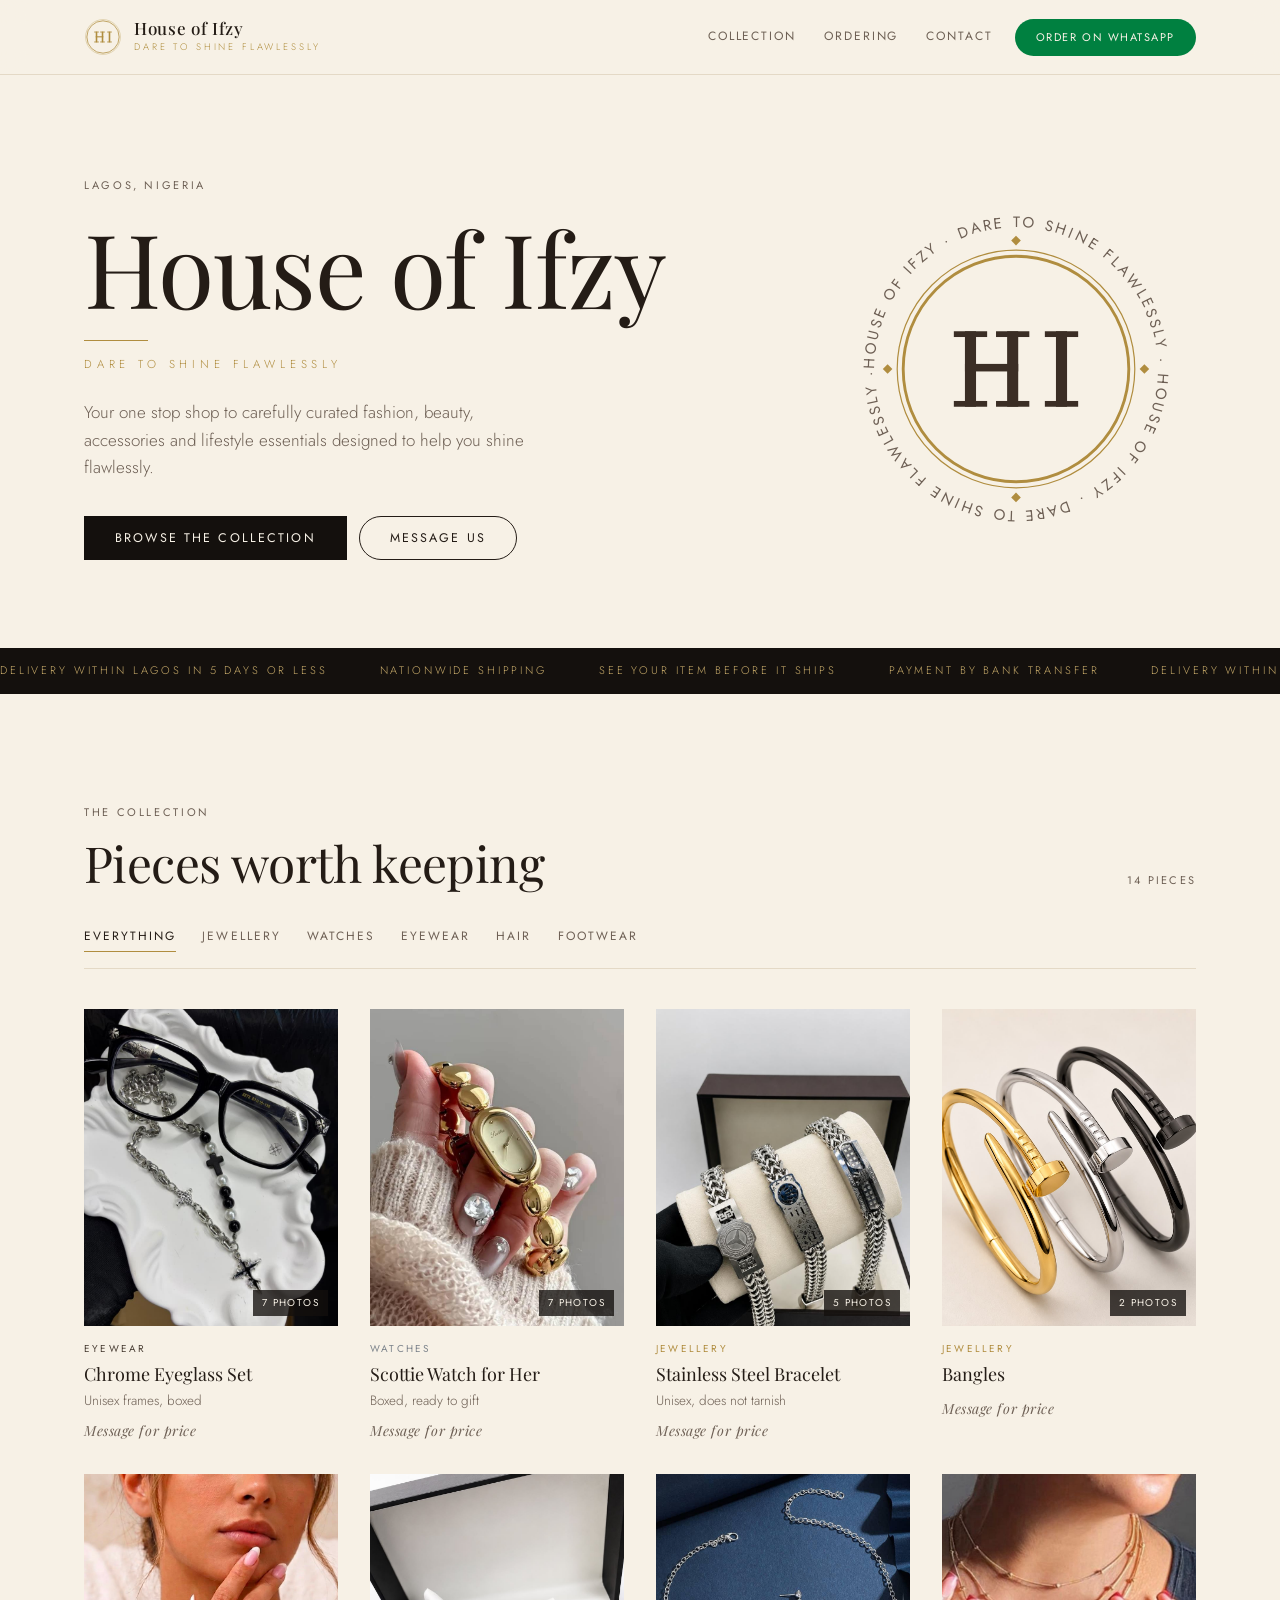
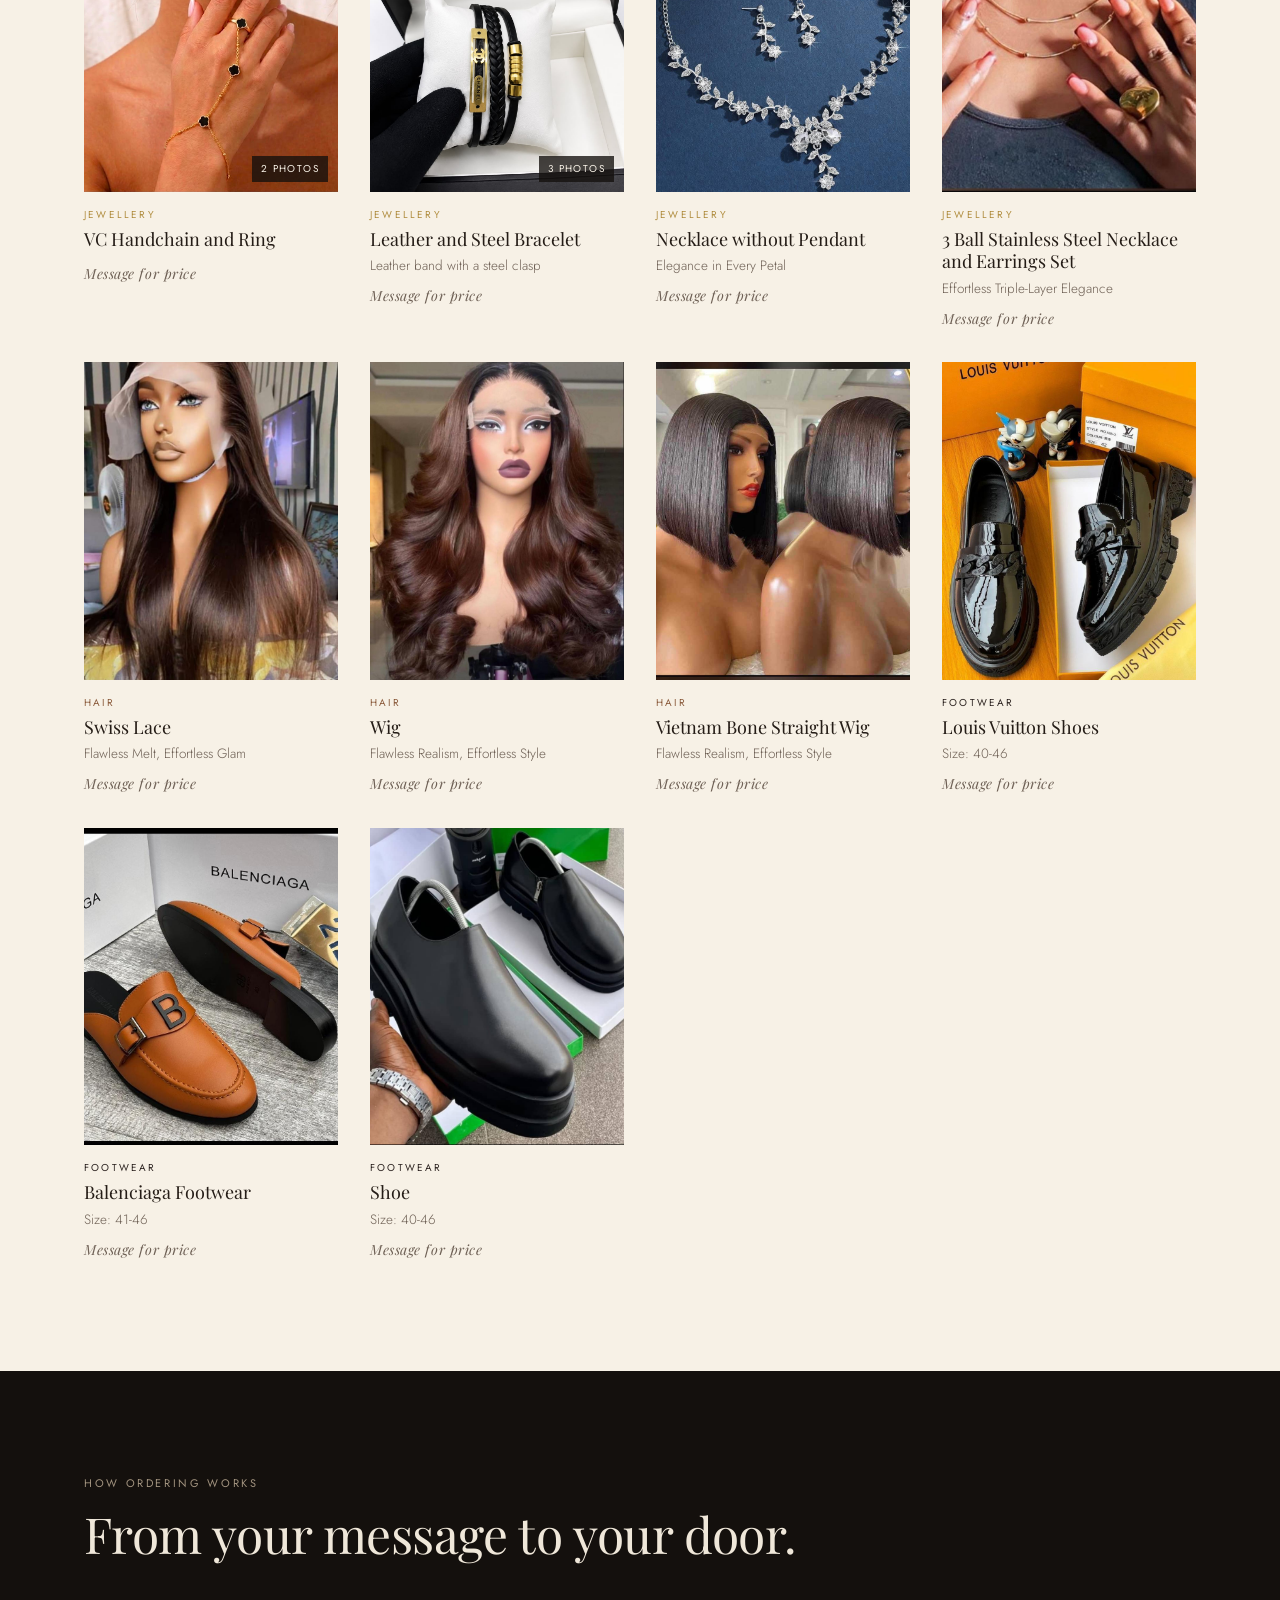
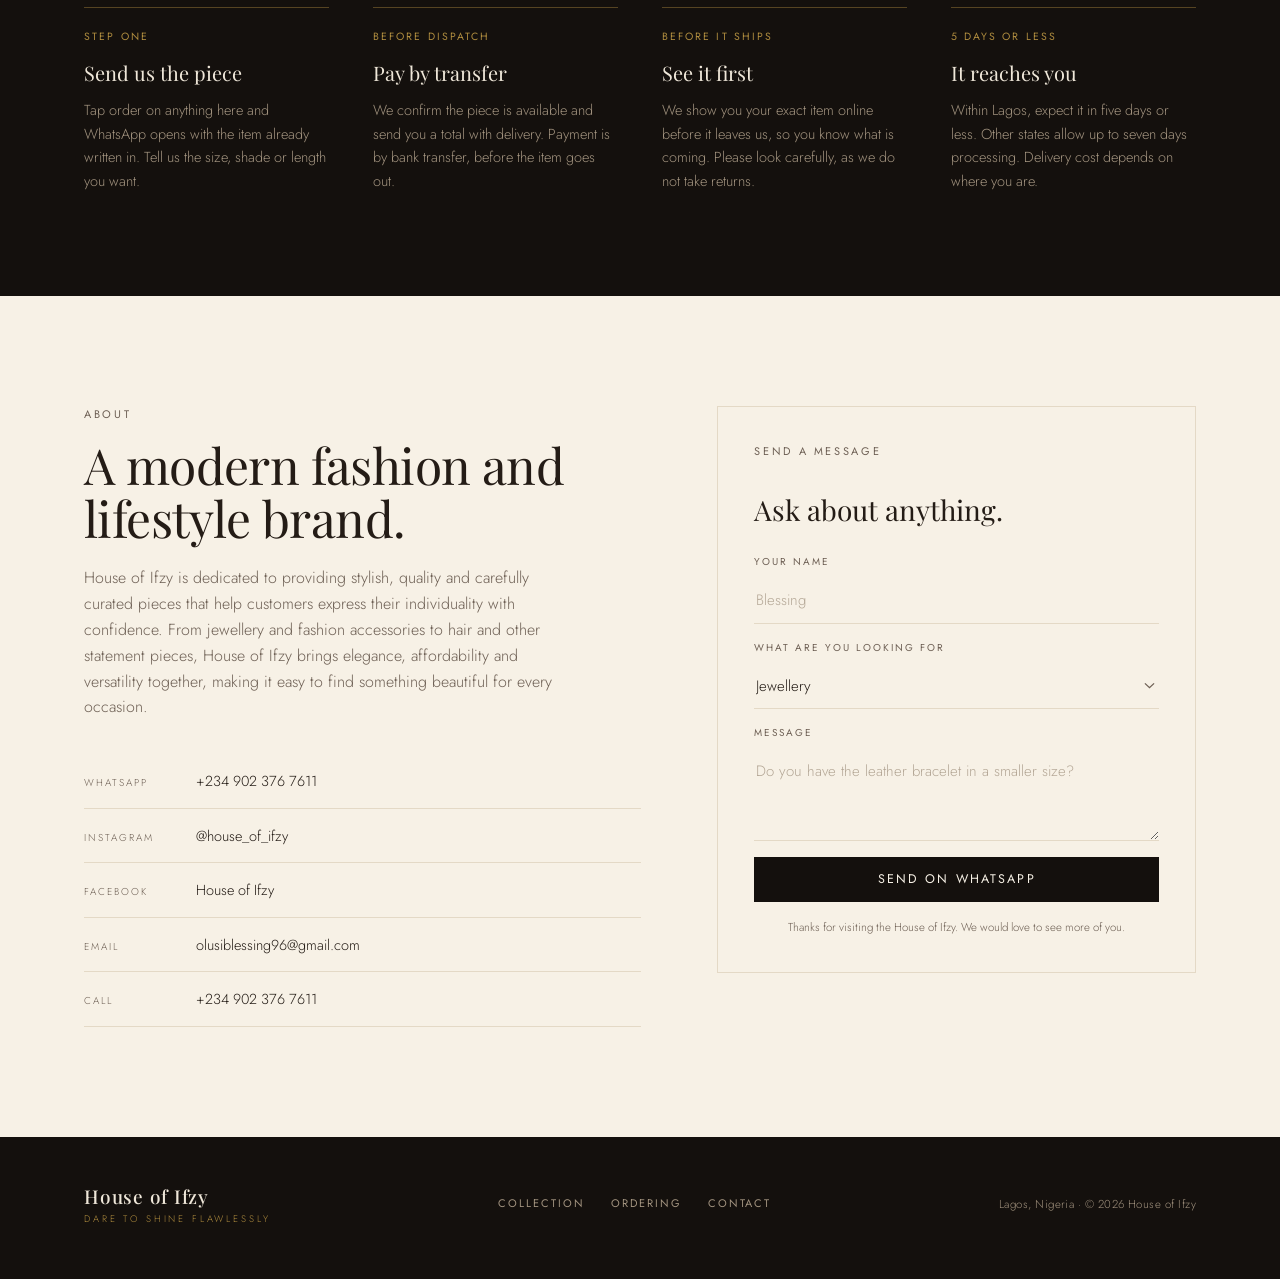
==== commit 6950c921: "Awaiting confirmation from Ifzy" ====
--- a/house-of-ifzy/index.html
+++ b/house-of-ifzy/index.html
@@ -318,7 +318,8 @@
               Send on WhatsApp
             </button>
             <p class="form-note">
-              This opens WhatsApp with your message ready to send.
+              Thanks for visiting the House of Ifzy. We would love to see more
+              of you.
             </p>
           </form>
         </div>
--- a/house-of-ifzy/styles.css
+++ b/house-of-ifzy/styles.css
@@ -191,14 +191,14 @@
   border-radius: 25cap;
 }
 .btn-line:hover {
-  background: green;
+  background: #008040;
   color: var(--cream);
 }
 .btn-sm {
   padding: 12px 20px;
   font-size: 11px;
   letter-spacing: 0.14em;
-  background-color: green;
+  background-color: #008040;
   border-radius: 25cap;
 }
 .btn-block {
